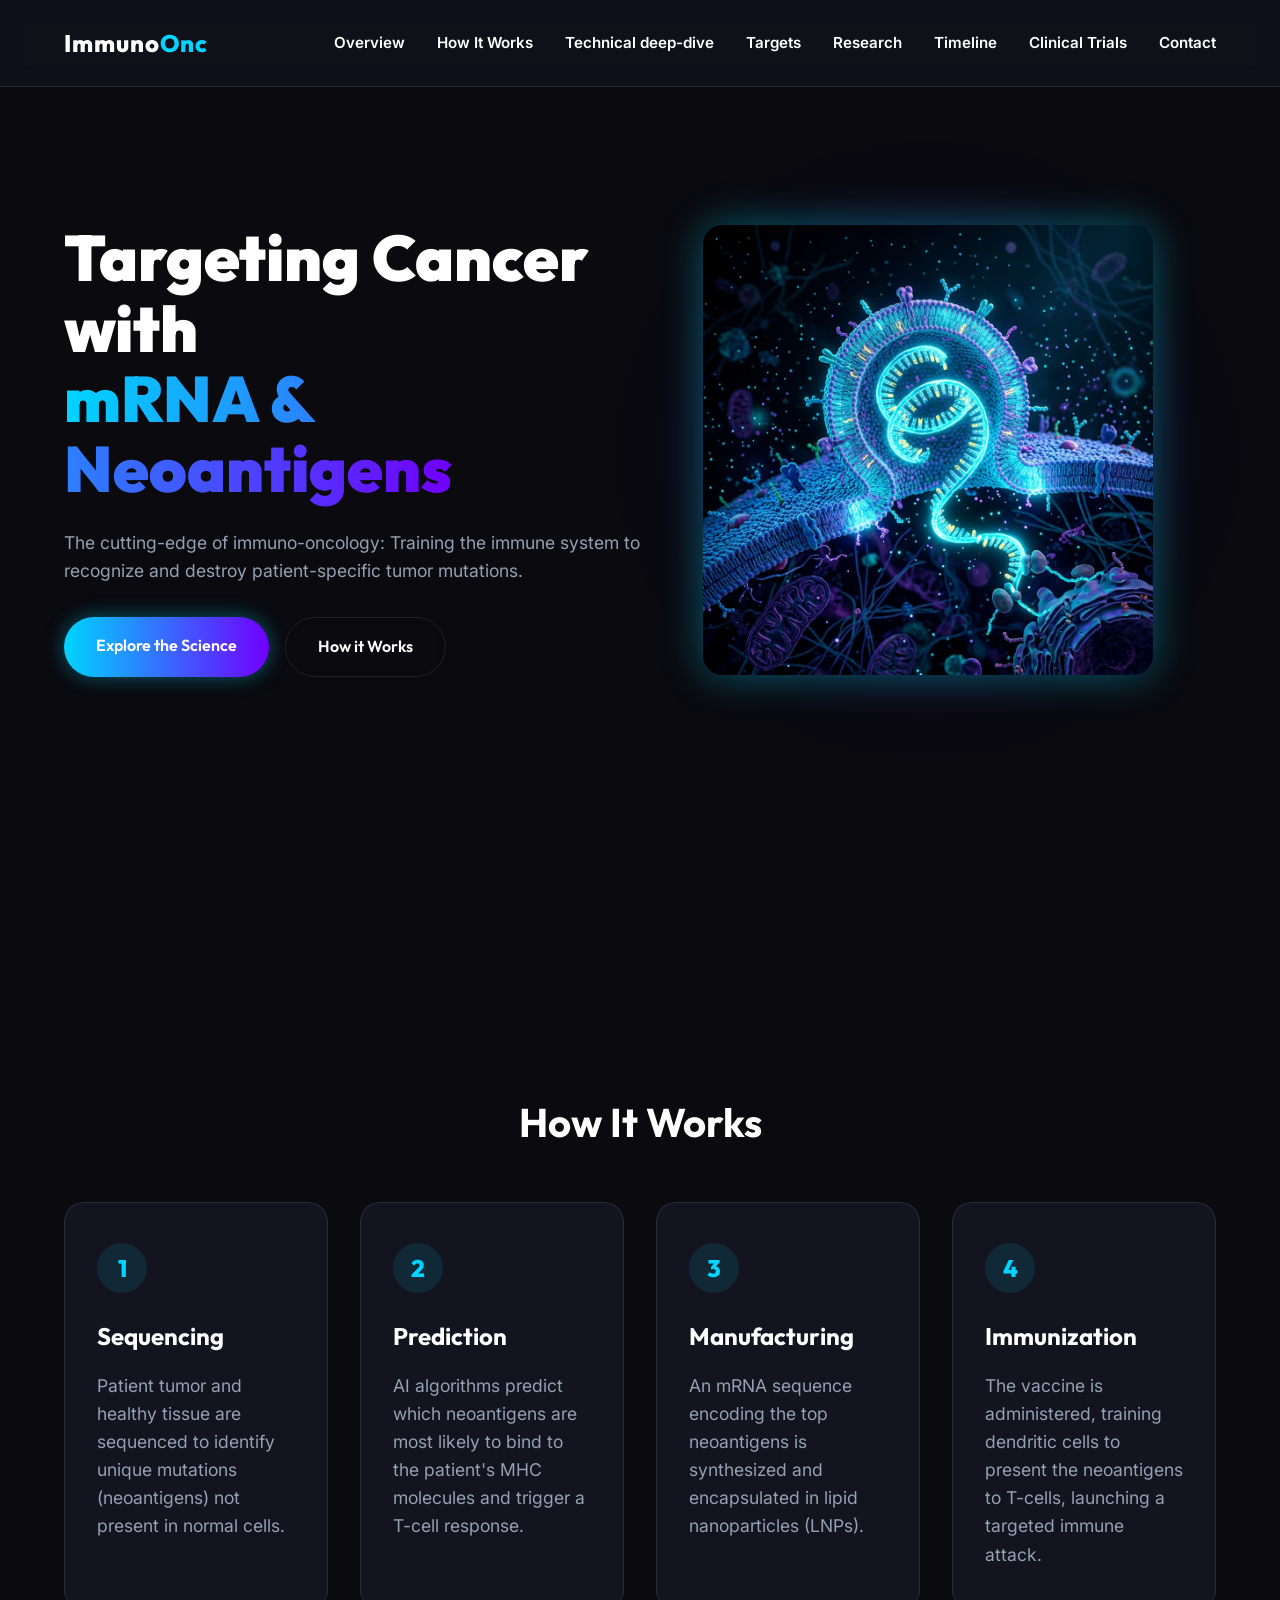
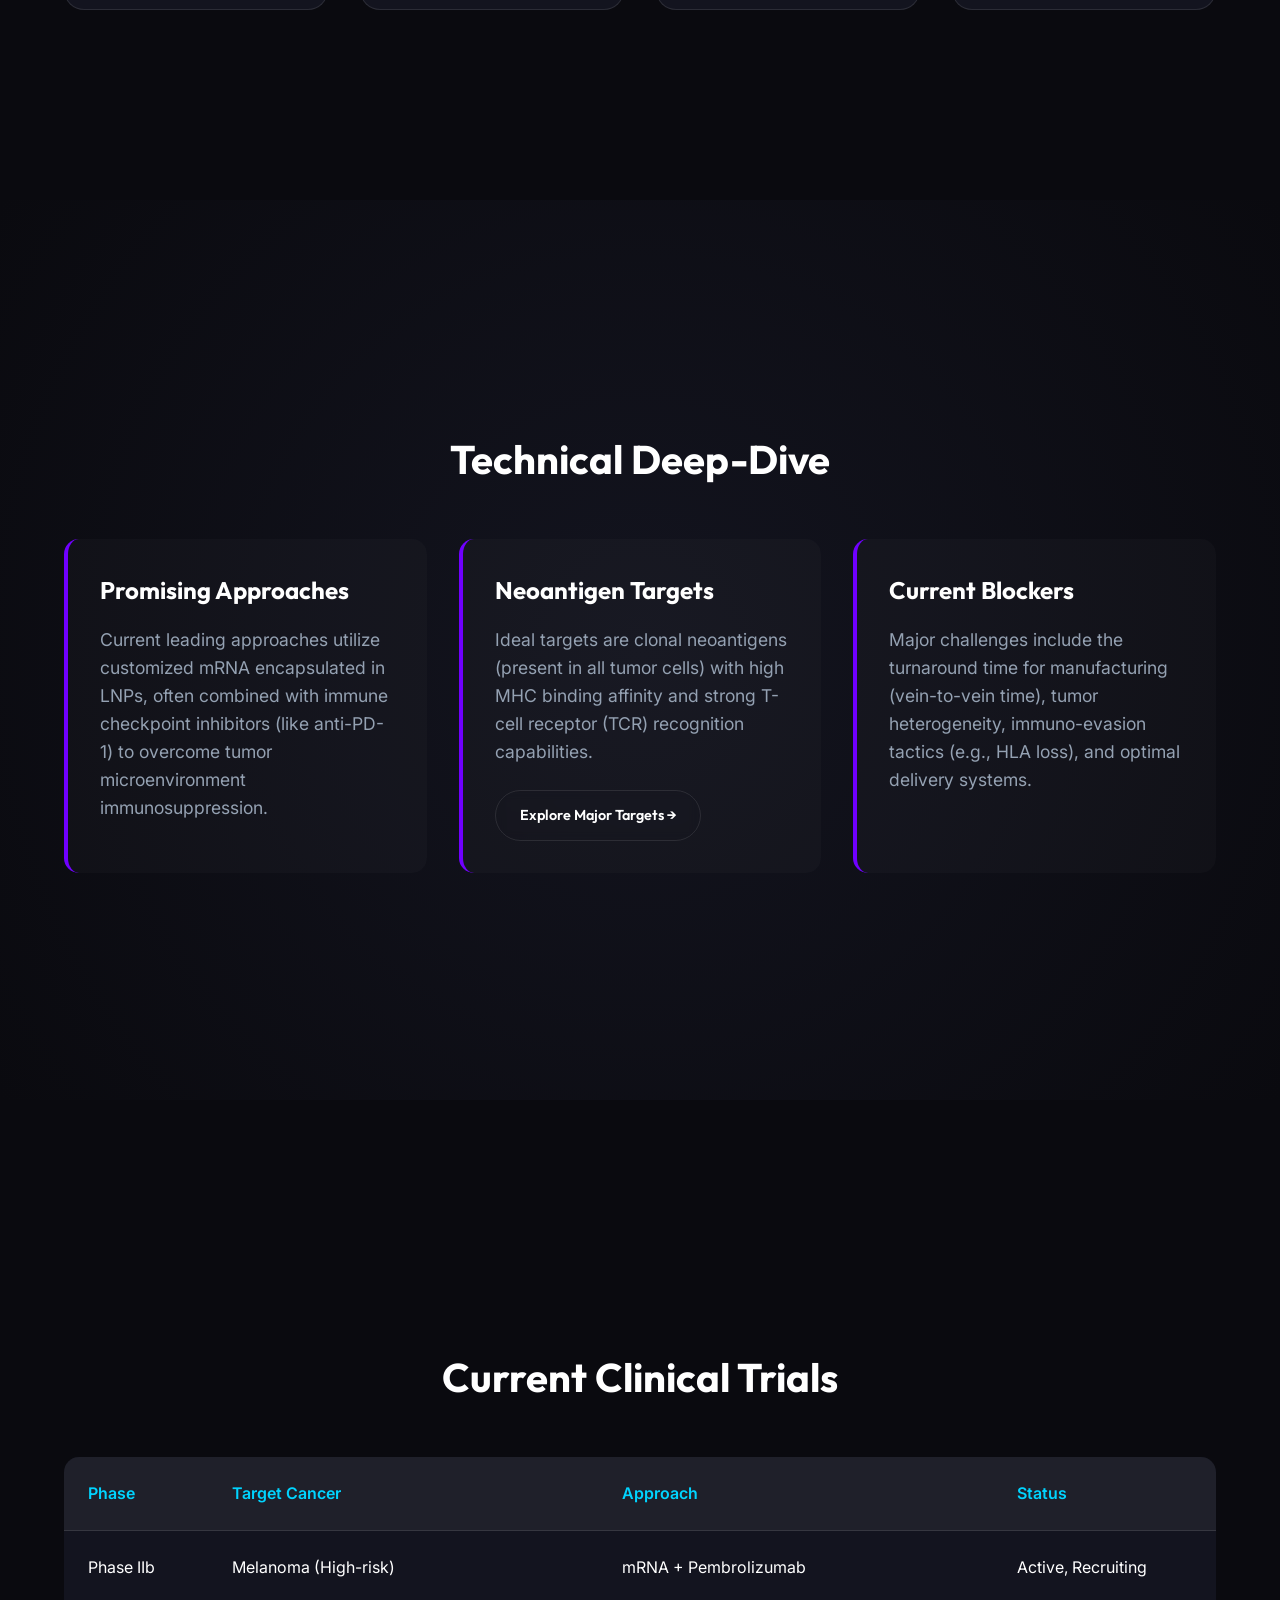
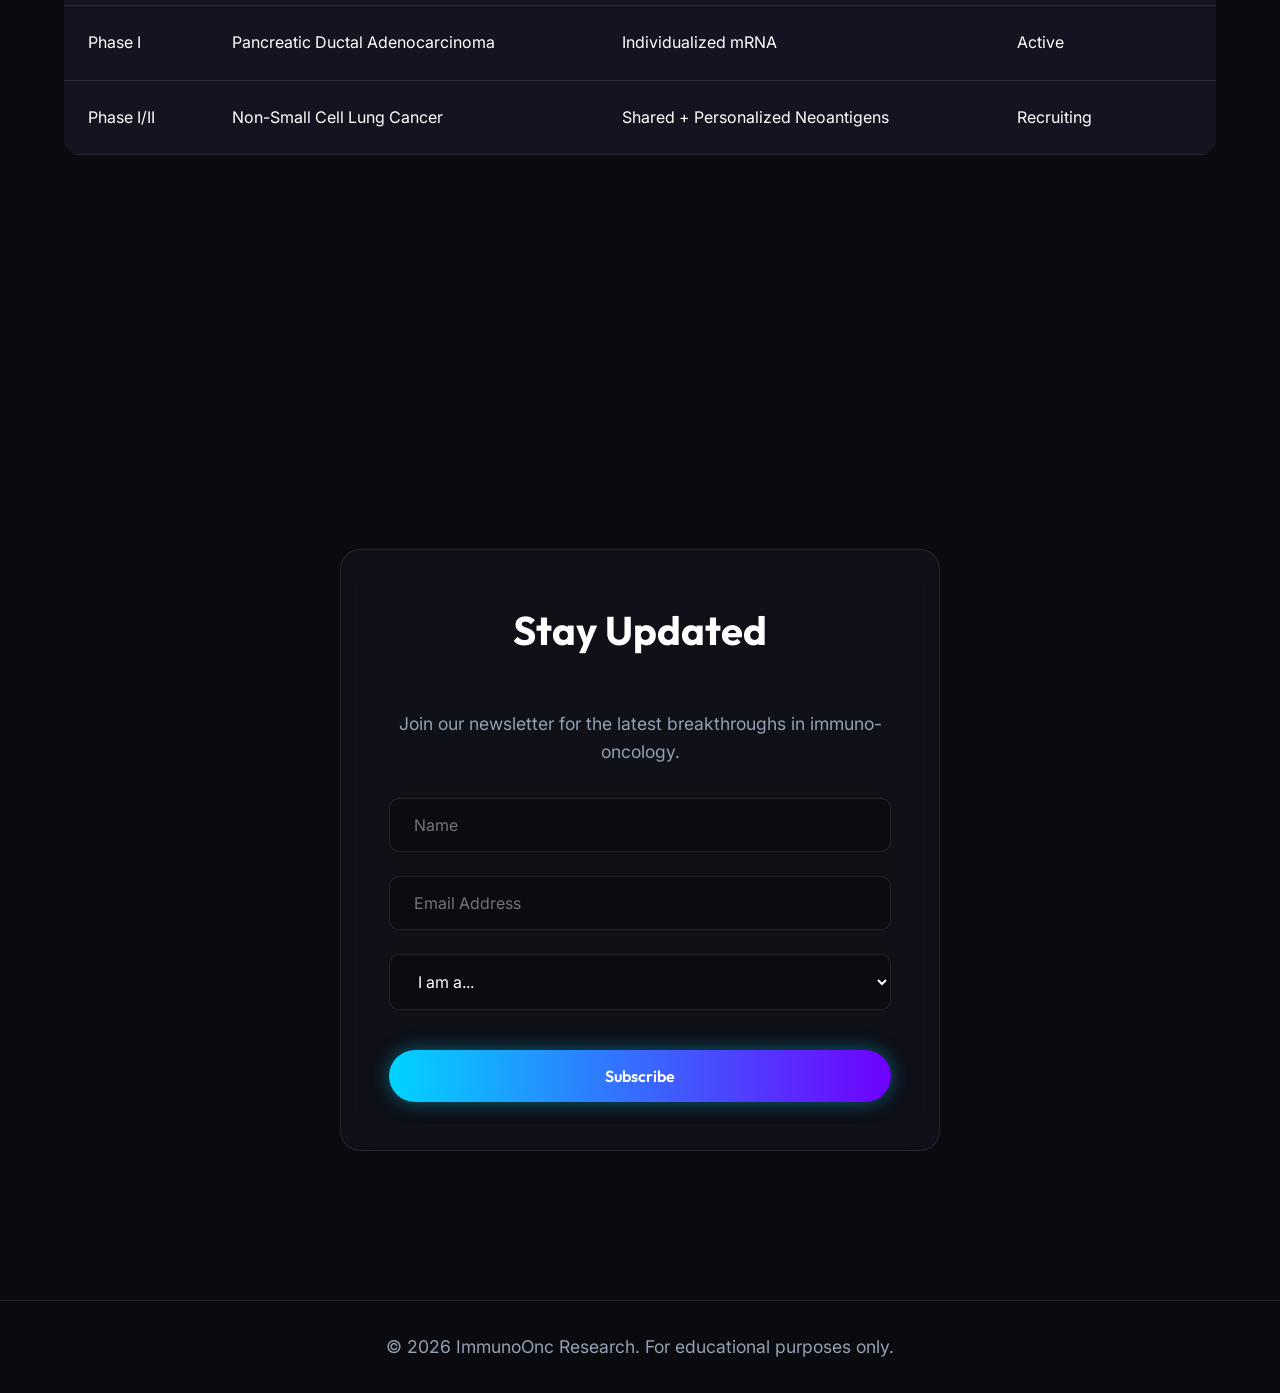
==== index.html @ 8eba40e7 "Implement mobile hamburger menu" ====
<!DOCTYPE html>
<html lang="en">
<head>
    <meta charset="UTF-8">
    <meta name="viewport" content="width=device-width, initial-scale=1.0">
    <title>mRNA Neoantigen Cancer Vaccines</title>
    <meta name="description" content="Exploring the cutting-edge of immuno-oncology with mRNA neoantigen cancer vaccines.">
    <link rel="preconnect" href="https://fonts.googleapis.com">
    <link rel="preconnect" href="https://fonts.gstatic.com" crossorigin>
    <link href="https://fonts.googleapis.com/css2?family=Inter:wght@300;400;600;800&family=Outfit:wght@400;700;900&display=swap" rel="stylesheet">
    <link rel="stylesheet" href="style.css">
</head>
<body>
    <nav class="glass-nav">
        <div class="logo">Immuno<span class="highlight">Onc</span></div>
        <button class="nav-toggle" aria-label="Toggle navigation">
            <span></span>
            <span></span>
            <span></span>
        </button>
        <ul class="nav-links">
            <li><a href="index.html#hero">Overview</a></li>
            <li><a href="index.html#how-it-works">How It Works</a></li>
            <li><a href="index.html#technical">Technical deep-dive</a></li>
            <li><a href="targets.html">Targets</a></li>
            <li><a href="research.html">Research</a></li>
            <li><a href="timeline.html">Timeline</a></li>
            <li><a href="index.html#trials">Clinical Trials</a></li>
            <li><a href="index.html#contact">Contact</a></li>
        </ul>
    </nav>

    <header id="hero" class="hero-section">
        <div class="hero-content">
            <h1>Targeting Cancer with <br><span class="gradient-text">mRNA & Neoantigens</span></h1>
            <p>The cutting-edge of immuno-oncology: Training the immune system to recognize and destroy patient-specific tumor mutations.</p>
            <div class="hero-buttons">
                <a href="#technical" class="btn primary-btn">Explore the Science</a>
                <a href="#how-it-works" class="btn secondary-btn">How it Works</a>
            </div>
        </div>
        <div class="hero-visual">
            <img src="hero-bg.png" alt="mRNA interacting with a cell" class="hero-image">
        </div>
    </header>

    <section id="how-it-works" class="section">
        <h2>How It Works</h2>
        <div class="cards-container">
            <div class="card">
                <div class="card-icon">1</div>
                <h3>Sequencing</h3>
                <p>Patient tumor and healthy tissue are sequenced to identify unique mutations (neoantigens) not present in normal cells.</p>
            </div>
            <div class="card">
                <div class="card-icon">2</div>
                <h3>Prediction</h3>
                <p>AI algorithms predict which neoantigens are most likely to bind to the patient's MHC molecules and trigger a T-cell response.</p>
            </div>
            <div class="card">
                <div class="card-icon">3</div>
                <h3>Manufacturing</h3>
                <p>An mRNA sequence encoding the top neoantigens is synthesized and encapsulated in lipid nanoparticles (LNPs).</p>
            </div>
            <div class="card">
                <div class="card-icon">4</div>
                <h3>Immunization</h3>
                <p>The vaccine is administered, training dendritic cells to present the neoantigens to T-cells, launching a targeted immune attack.</p>
            </div>
        </div>
    </section>

    <section id="technical" class="section dark-section">
        <h2>Technical Deep-Dive</h2>
        <div class="technical-grid">
            <div class="tech-box">
                <h3>Promising Approaches</h3>
                <p>Current leading approaches utilize customized mRNA encapsulated in LNPs, often combined with immune checkpoint inhibitors (like anti-PD-1) to overcome tumor microenvironment immunosuppression.</p>
            </div>
            <div class="tech-box">
                <h3>Neoantigen Targets</h3>
                <p>Ideal targets are clonal neoantigens (present in all tumor cells) with high MHC binding affinity and strong T-cell receptor (TCR) recognition capabilities.</p>
                <a href="targets.html" class="btn secondary-btn" style="margin-top: 1.5rem; font-size: 0.9rem; padding: 0.8rem 1.5rem;">Explore Major Targets &rarr;</a>
            </div>
            <div class="tech-box">
                <h3>Current Blockers</h3>
                <p>Major challenges include the turnaround time for manufacturing (vein-to-vein time), tumor heterogeneity, immuno-evasion tactics (e.g., HLA loss), and optimal delivery systems.</p>
            </div>
        </div>
    </section>

    <section id="trials" class="section">
        <h2>Current Clinical Trials</h2>
        <div class="table-container">
            <table class="clinical-table">
                <thead>
                    <tr>
                        <th>Phase</th>
                        <th>Target Cancer</th>
                        <th>Approach</th>
                        <th>Status</th>
                    </tr>
                </thead>
                <tbody>
                    <tr>
                        <td>Phase IIb</td>
                        <td>Melanoma (High-risk)</td>
                        <td>mRNA + Pembrolizumab</td>
                        <td>Active, Recruiting</td>
                    </tr>
                    <tr>
                        <td>Phase I</td>
                        <td>Pancreatic Ductal Adenocarcinoma</td>
                        <td>Individualized mRNA</td>
                        <td>Active</td>
                    </tr>
                    <tr>
                        <td>Phase I/II</td>
                        <td>Non-Small Cell Lung Cancer</td>
                        <td>Shared + Personalized Neoantigens</td>
                        <td>Recruiting</td>
                    </tr>
                </tbody>
            </table>
        </div>
    </section>

    <section id="contact" class="section contact-section">
        <div class="contact-card glass-panel">
            <h2>Stay Updated</h2>
            <p>Join our newsletter for the latest breakthroughs in immuno-oncology.</p>
            <form class="contact-form" id="contactForm">
                <input type="text" placeholder="Name" required>
                <input type="email" placeholder="Email Address" required>
                <select required>
                    <option value="" disabled selected>I am a...</option>
                    <option value="patient">Patient / Caregiver</option>
                    <option value="researcher">Researcher / Clinician</option>
                    <option value="investor">Investor</option>
                    <option value="general">General Interest</option>
                </select>
                <button type="submit" class="btn primary-btn submit-btn">Subscribe</button>
            </form>
        </div>
    </section>

    <footer>
        <p>&copy; 2026 ImmunoOnc Research. For educational purposes only.</p>
    </footer>

    <script src="main.js"></script>
</body>
</html>
---- style.css ----
:root {
    --bg-dark: #0a0a0f;
    --bg-surface: #13141f;
    --primary: #00d4ff;
    --secondary: #7000ff;
    --accent: #ff0055;
    --text-main: #ffffff;
    --text-muted: #94a1b2;
    --glass-bg: rgba(19, 20, 31, 0.6);
    --glass-border: rgba(255, 255, 255, 0.1);
}

* {
    margin: 0;
    padding: 0;
    box-sizing: border-box;
    scroll-behavior: smooth;
}

body {
    background-color: var(--bg-dark);
    color: var(--text-main);
    font-family: 'Inter', sans-serif;
    line-height: 1.6;
    overflow-x: hidden;
}

h1, h2, h3, h4, .logo {
    font-family: 'Outfit', sans-serif;
}

/* Typography */
h1 {
    font-size: 4rem;
    font-weight: 900;
    line-height: 1.1;
    margin-bottom: 1.5rem;
}

h2 {
    font-size: 2.5rem;
    text-align: center;
    margin-bottom: 3rem;
    font-weight: 700;
}

h3 {
    font-size: 1.5rem;
    margin-bottom: 1rem;
    color: var(--text-main);
}

p {
    color: var(--text-muted);
    font-size: 1.1rem;
}

.gradient-text {
    background: linear-gradient(90deg, var(--primary), var(--secondary));
    -webkit-background-clip: text;
    -webkit-text-fill-color: transparent;
    background-clip: text;
}

/* Nav */
.glass-nav {
    position: fixed;
    top: 0;
    width: 100%;
    display: flex;
    justify-content: space-between;
    align-items: center;
    padding: 1.5rem 5%;
    background: var(--glass-bg);
    backdrop-filter: blur(12px);
    -webkit-backdrop-filter: blur(12px);
    border-bottom: 1px solid var(--glass-border);
    z-index: 1000;
}

.logo {
    font-size: 1.5rem;
    font-weight: 800;
    letter-spacing: 1px;
}

.logo .highlight {
    color: var(--primary);
}

.nav-links {
    list-style: none;
    display: flex;
    gap: 2rem;
}

.nav-links a {
    color: var(--text-main);
    text-decoration: none;
    font-size: 0.95rem;
    font-weight: 600;
    transition: color 0.3s;
}

.nav-links a:hover {
    color: var(--primary);
}

/* Buttons */
.btn {
    display: inline-block;
    padding: 1rem 2rem;
    border-radius: 50px;
    text-decoration: none;
    font-weight: 600;
    font-family: 'Outfit', sans-serif;
    transition: transform 0.3s, box-shadow 0.3s;
    cursor: pointer;
    border: none;
    font-size: 1rem;
}

.primary-btn {
    background: linear-gradient(90deg, var(--primary), var(--secondary));
    color: white;
    box-shadow: 0 0 20px rgba(0, 212, 255, 0.4);
}

.primary-btn:hover {
    transform: translateY(-2px);
    box-shadow: 0 0 30px rgba(112, 0, 255, 0.6);
}

.secondary-btn {
    background: transparent;
    color: var(--text-main);
    border: 1px solid var(--glass-border);
    backdrop-filter: blur(5px);
}

.secondary-btn:hover {
    background: rgba(255,255,255,0.05);
    transform: translateY(-2px);
}

/* Sections */
.section {
    padding: 100px 5%;
    min-height: 100vh;
    display: flex;
    flex-direction: column;
    justify-content: center;
}

.dark-section {
    background: radial-gradient(circle at center, var(--bg-surface) 0%, var(--bg-dark) 100%);
}

/* Hero Section */
.hero-section {
    display: grid;
    grid-template-columns: 1fr 1fr;
    align-items: center;
    min-height: 100vh;
    padding: 0 5%;
    position: relative;
    overflow: hidden;
}

.hero-content {
    z-index: 2;
}

.hero-buttons {
    display: flex;
    gap: 1rem;
    margin-top: 2rem;
}

/* Hero Visuals */
.hero-visual {
    position: relative;
    height: 500px;
    display: flex;
    justify-content: center;
    align-items: center;
}

.hero-image {
    max-width: 100%;
    max-height: 450px;
    border-radius: 20px;
    box-shadow: 0 0 40px rgba(0, 212, 255, 0.4);
    animation: float-pulse 6s ease-in-out infinite;
    object-fit: cover;
    z-index: 1;
}

.hero-visual::after {
    content: '';
    position: absolute;
    width: 100%;
    height: 100%;
    background: radial-gradient(circle, rgba(112,0,255,0.3) 0%, transparent 70%);
    filter: blur(40px);
    z-index: 0;
    animation: glow-pulse 4s infinite alternate;
}

@keyframes float-pulse {
    0% { transform: translateY(0px) scale(1); box-shadow: 0 0 40px rgba(0, 212, 255, 0.4); }
    50% { transform: translateY(-15px) scale(1.02); box-shadow: 0 0 60px rgba(112, 0, 255, 0.6); }
    100% { transform: translateY(0px) scale(1); box-shadow: 0 0 40px rgba(0, 212, 255, 0.4); }
}

@keyframes glow-pulse {
    0% { opacity: 0.5; transform: scale(0.9); }
    100% { opacity: 1; transform: scale(1.1); }
}

/* Cards (How it works) */
.cards-container {
    display: grid;
    grid-template-columns: repeat(auto-fit, minmax(250px, 1fr));
    gap: 2rem;
}

.card {
    background: var(--bg-surface);
    border: 1px solid var(--glass-border);
    border-radius: 20px;
    padding: 2.5rem 2rem;
    transition: transform 0.3s, border-color 0.3s;
    position: relative;
    overflow: hidden;
}

.card:hover {
    transform: translateY(-10px);
    border-color: var(--primary);
}

.card::before {
    content: '';
    position: absolute;
    top: 0; left: 0;
    width: 100%; height: 4px;
    background: linear-gradient(90deg, var(--primary), var(--secondary));
    transform: scaleX(0);
    transform-origin: left;
    transition: transform 0.3s;
}

.card:hover::before {
    transform: scaleX(1);
}

.card-icon {
    width: 50px;
    height: 50px;
    background: rgba(0, 212, 255, 0.1);
    color: var(--primary);
    border-radius: 50%;
    display: flex;
    align-items: center;
    justify-content: center;
    font-size: 1.5rem;
    font-weight: 800;
    font-family: 'Outfit', sans-serif;
    margin-bottom: 1.5rem;
}

/* Technical Grid */
.technical-grid {
    display: grid;
    grid-template-columns: repeat(auto-fit, minmax(300px, 1fr));
    gap: 2rem;
}

.tech-box {
    background: rgba(255, 255, 255, 0.02);
    padding: 2rem;
    border-radius: 15px;
    border-left: 4px solid var(--secondary);
}

/* Tables */
.table-container {
    overflow-x: auto;
}

.clinical-table {
    width: 100%;
    border-collapse: collapse;
    background: var(--bg-surface);
    border-radius: 15px;
    overflow: hidden;
}

.clinical-table th, .clinical-table td {
    padding: 1.5rem;
    text-align: left;
    border-bottom: 1px solid var(--glass-border);
}

.clinical-table th {
    background: rgba(255, 255, 255, 0.05);
    color: var(--primary);
    font-weight: 600;
}

.clinical-table tr:hover td {
    background: rgba(255, 255, 255, 0.02);
}

/* Contact */
.contact-section {
    align-items: center;
}

.glass-panel {
    background: var(--glass-bg);
    border: 1px solid var(--glass-border);
    backdrop-filter: blur(20px);
    padding: 3rem;
    border-radius: 20px;
    text-align: center;
    max-width: 600px;
    width: 100%;
    margin: 0 auto;
}

.contact-form {
    display: flex;
    flex-direction: column;
    gap: 1.5rem;
    margin-top: 2rem;
}

.contact-form input, .contact-form select {
    width: 100%;
    padding: 1rem 1.5rem;
    background: rgba(0,0,0,0.2);
    border: 1px solid var(--glass-border);
    border-radius: 10px;
    color: var(--text-main);
    font-family: 'Inter', sans-serif;
    font-size: 1rem;
    outline: none;
    transition: border-color 0.3s, box-shadow 0.3s;
}

.contact-form input:focus, .contact-form select:focus {
    border-color: var(--primary);
    box-shadow: 0 0 10px rgba(0, 212, 255, 0.2);
}

.submit-btn {
    width: 100%;
    margin-top: 1rem;
}

footer {
    text-align: center;
    padding: 2rem;
    border-top: 1px solid var(--glass-border);
    font-size: 0.9rem;
}

/* Navigation */
.nav-toggle {
    display: none;
    background: none;
    border: none;
    cursor: pointer;
    padding: 0.5rem;
    z-index: 1001;
}

.nav-toggle span {
    display: block;
    width: 25px;
    height: 3px;
    background: var(--text-main);
    margin: 5px 0;
    transition: 0.3s;
}

@media (max-width: 768px) {
    .nav-toggle {
        display: block;
    }

    .nav-links {
        display: flex;
        position: fixed;
        top: 0;
        right: -100%;
        width: 80%;
        height: 100vh;
        background: rgba(10, 10, 15, 0.95);
        backdrop-filter: blur(20px);
        flex-direction: column;
        justify-content: center;
        align-items: center;
        transition: 0.4s cubic-bezier(0.4, 0, 0.2, 1);
        z-index: 1000;
        border-left: 1px solid var(--glass-border);
        box-shadow: -10px 0 30px rgba(0,0,0,0.5);
    }

    .nav-links.active {
        right: 0;
    }

    .nav-links li {
        margin: 1.5rem 0;
    }

    .nav-links a {
        font-size: 1.2rem;
    }

    .hero-section {
        grid-template-columns: 1fr;
        text-align: center;
        padding-top: 120px;
    }
    .hero-buttons {
        justify-content: center;
    }
    h1 { font-size: 2.5rem; }
}

/* --- Timeline specific styles --- */
.timeline-container {
    position: relative;
    max-width: 1000px;
    margin: 0 auto;
    padding: 2rem 0;
}

/* The central glowing line */
.timeline-container::before {
    content: '';
    position: absolute;
    top: 0;
    bottom: 0;
    left: 50%;
    width: 4px;
    background: var(--glass-border);
    transform: translateX(-50%);
    border-radius: 4px;
}

/* The filled timeline line (animated via JS) */
.timeline-container::after {
    content: '';
    position: absolute;
    top: 0;
    bottom: 0;
    left: 50%;
    width: 4px;
    background: linear-gradient(to bottom, var(--primary), var(--secondary));
    transform: translateX(-50%);
    border-radius: 4px;
    height: var(--line-height, 0%);
    transition: height 0.1s ease-out;
    box-shadow: 0 0 15px var(--primary);
}

.timeline-item {
    position: relative;
    width: 50%;
    padding: 2rem 3rem;
    box-sizing: border-box;
    opacity: 0;
    transition: all 0.8s ease-out;
}

.timeline-item.left {
    left: 0;
    transform: translateX(-50px);
    text-align: right;
}

.timeline-item.right {
    left: 50%;
    transform: translateX(50px);
}

.timeline-item.show {
    opacity: 1;
    transform: translateX(0);
}

/* The dot on the timeline */
.timeline-item::after {
    content: '';
    position: absolute;
    width: 20px;
    height: 20px;
    background: var(--bg-main);
    border: 4px solid var(--primary);
    border-radius: 50%;
    top: 50%;
    transform: translateY(-50%);
    z-index: 1;
    box-shadow: 0 0 10px rgba(0, 212, 255, 0.5);
    transition: background 0.3s, border-color 0.3s;
}

.timeline-item.left::after {
    right: -14px;
}

.timeline-item.right::after {
    left: -14px;
}

.timeline-item.future::after {
    border-color: var(--secondary);
    border-style: dashed;
    box-shadow: 0 0 15px rgba(112, 0, 255, 0.5);
    animation: pulse-dot 2s infinite;
}

@keyframes pulse-dot {
    0% { box-shadow: 0 0 0 0 rgba(112, 0, 255, 0.7); }
    70% { box-shadow: 0 0 0 15px rgba(112, 0, 255, 0); }
    100% { box-shadow: 0 0 0 0 rgba(112, 0, 255, 0); }
}

.timeline-content {
    background: var(--bg-surface);
    border: 1px solid var(--glass-border);
    padding: 2rem;
    border-radius: 15px;
    box-shadow: 0 4px 20px rgba(0,0,0,0.2);
    position: relative;
    transition: transform 0.3s, box-shadow 0.3s;
}

.timeline-item:hover .timeline-content {
    transform: translateY(-5px);
    box-shadow: 0 10px 30px rgba(0, 212, 255, 0.15);
}

.timeline-item.future:hover .timeline-content {
    box-shadow: 0 10px 30px rgba(112, 0, 255, 0.2);
}

.timeline-year {
    font-size: 2.5rem;
    font-family: 'Outfit', sans-serif;
    font-weight: 900;
    color: var(--primary);
    margin-bottom: 0.5rem;
}

.timeline-content h3 {
    font-size: 1.5rem;
    margin-bottom: 1rem;
    color: var(--text-main);
}

.timeline-content p {
    margin-bottom: 0;
}

/* Timeline Responsive */
@media (max-width: 768px) {
    .timeline-container::before, .timeline-container::after {
        left: 30px;
    }
    .timeline-item {
        width: 100%;
        padding-left: 70px;
        padding-right: 20px;
        text-align: left;
    }
    .timeline-item.left {
        left: 0;
        transform: translateX(-50px);
    }
    .timeline-item.right {
        left: 0;
        transform: translateX(-50px);
    }
    .timeline-item.show {
        transform: translateX(0);
    }
    .timeline-item.left::after, .timeline-item.right::after {
        left: 16px;
    }
}

/* --- Research Page Fullscreen Background --- */
body.research-page {
    background-image: url('research-hero.png');
    background-size: cover;
    background-position: center;
    background-attachment: fixed;
    position: relative;
    z-index: 0;
}
body.research-page::before {
    content: '';
    position: fixed;
    top: 0; 
    left: 0; 
    width: 100vw; 
    height: 100vh;
    background: rgba(10, 10, 15, var(--bg-opacity, 0)); /* dynamic overlay to keep text readable on scroll */
    z-index: -1;
    pointer-events: none;
}
body.research-page .dark-section {
    background: transparent;
}
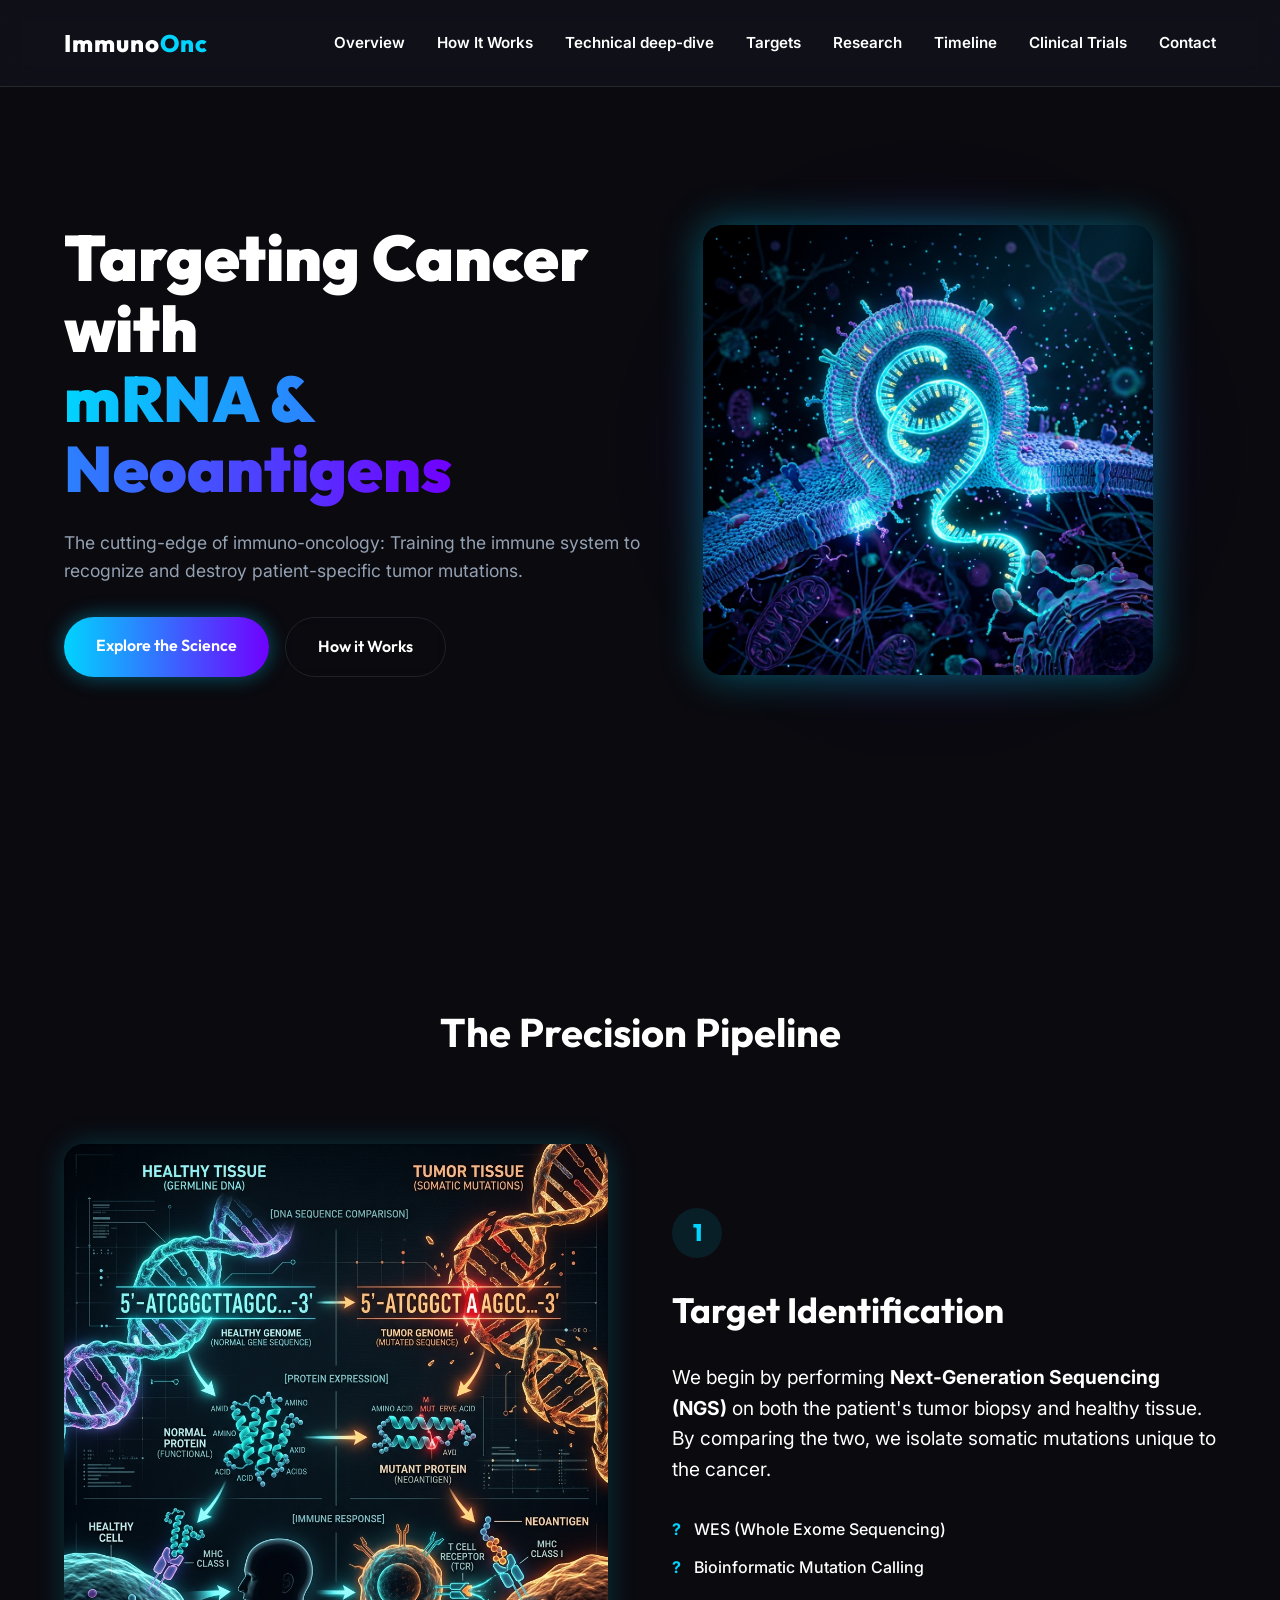
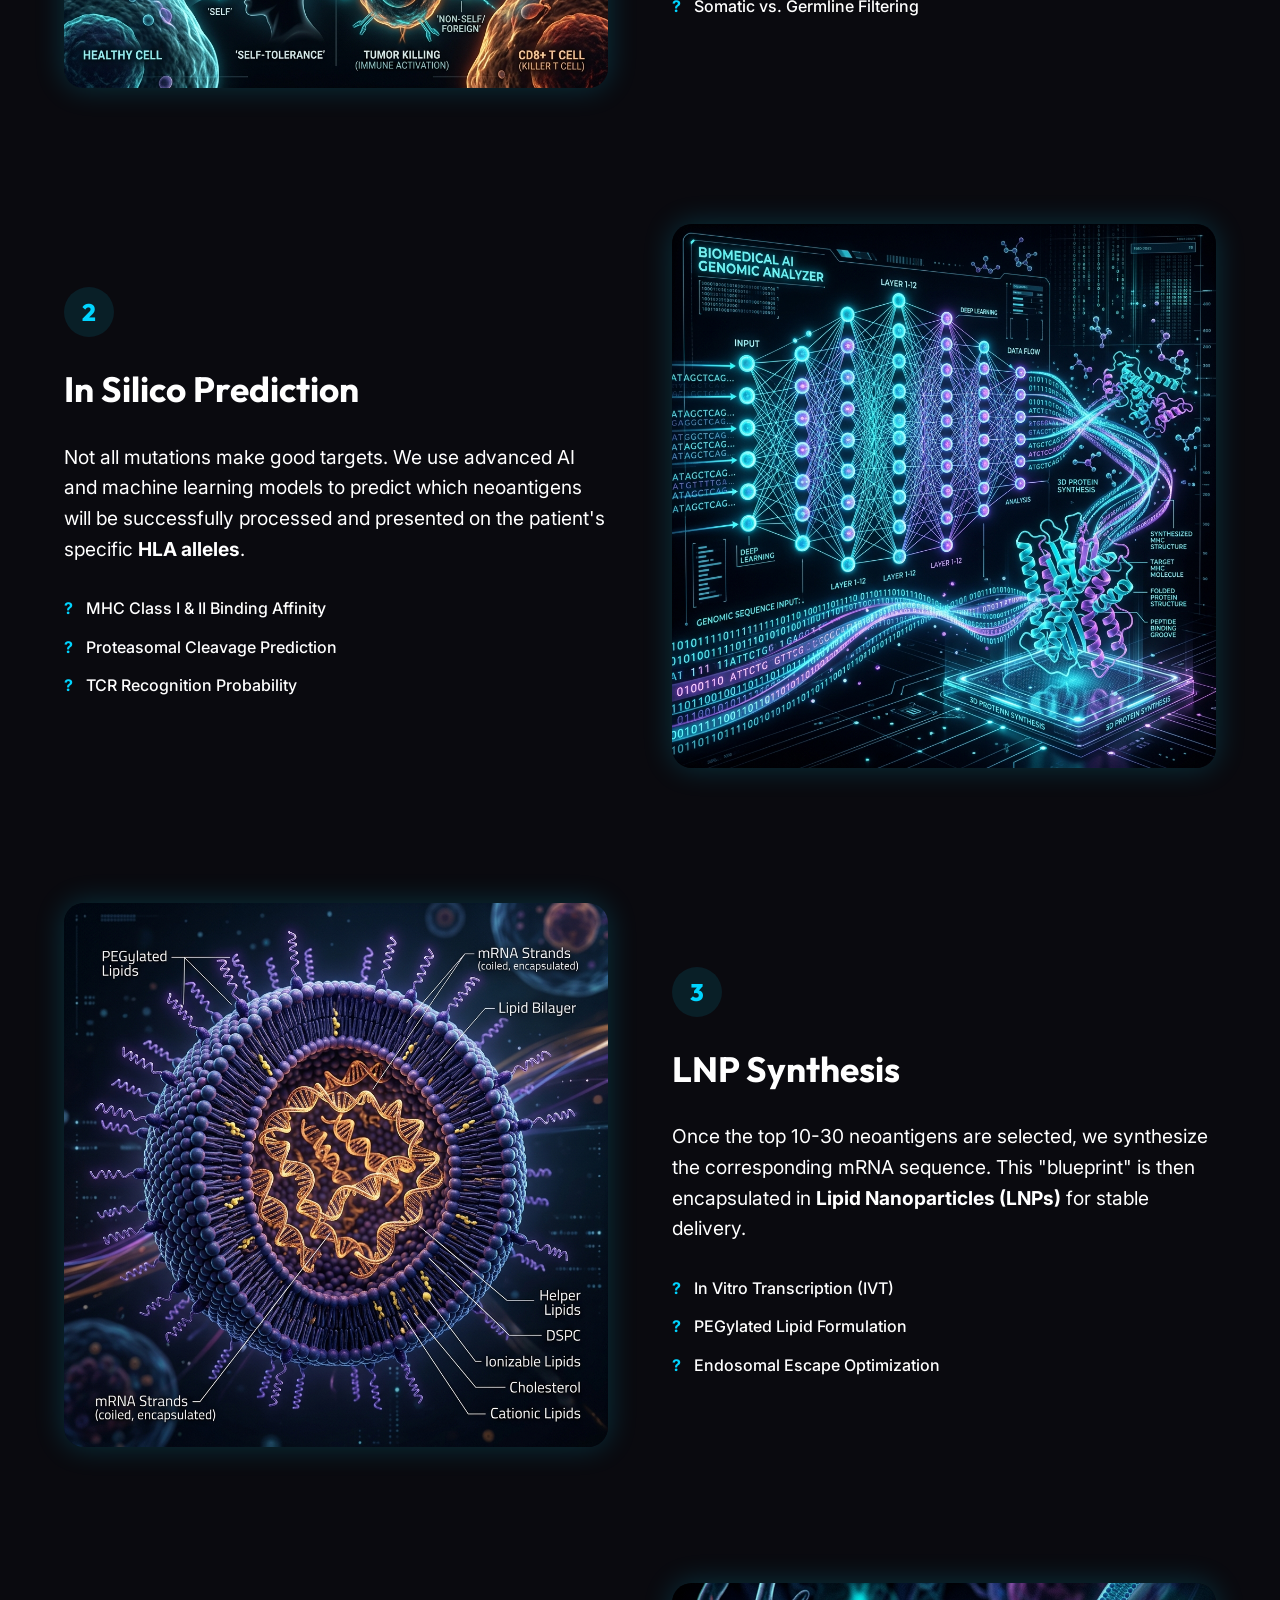
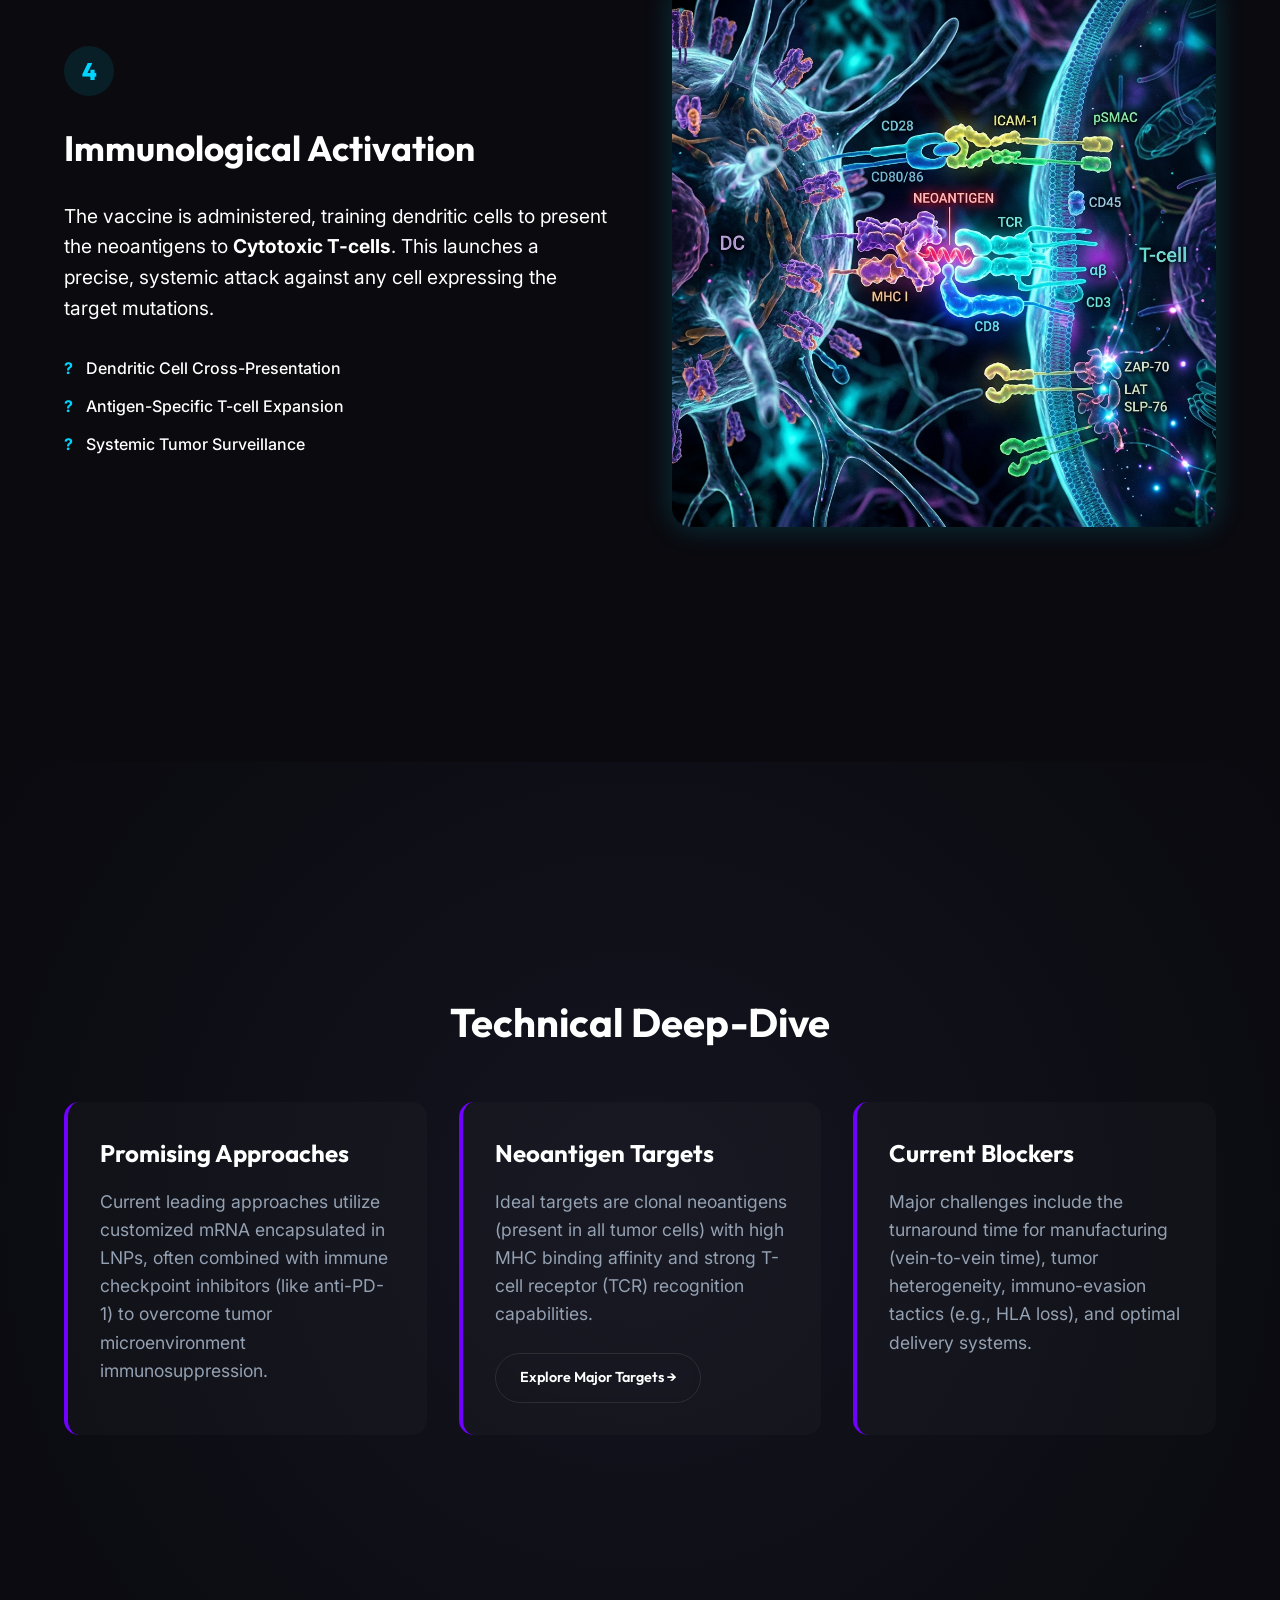
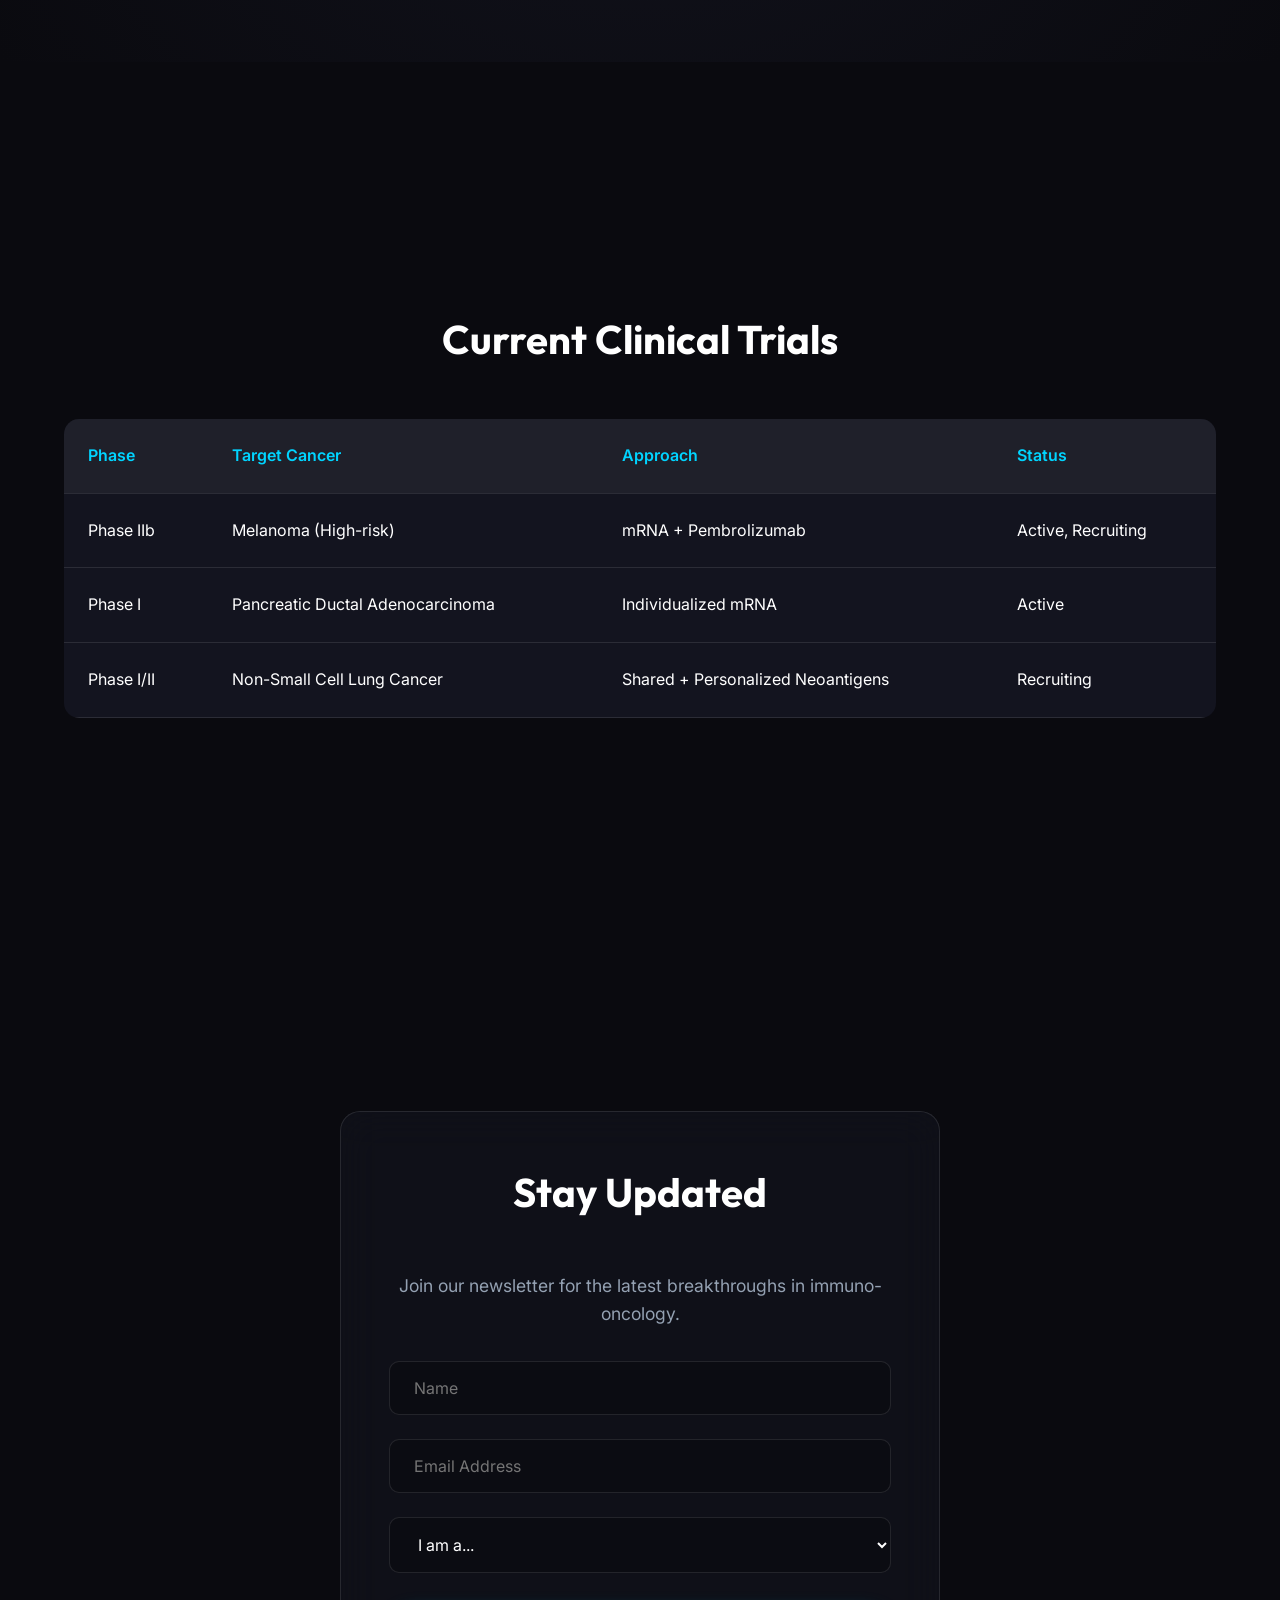
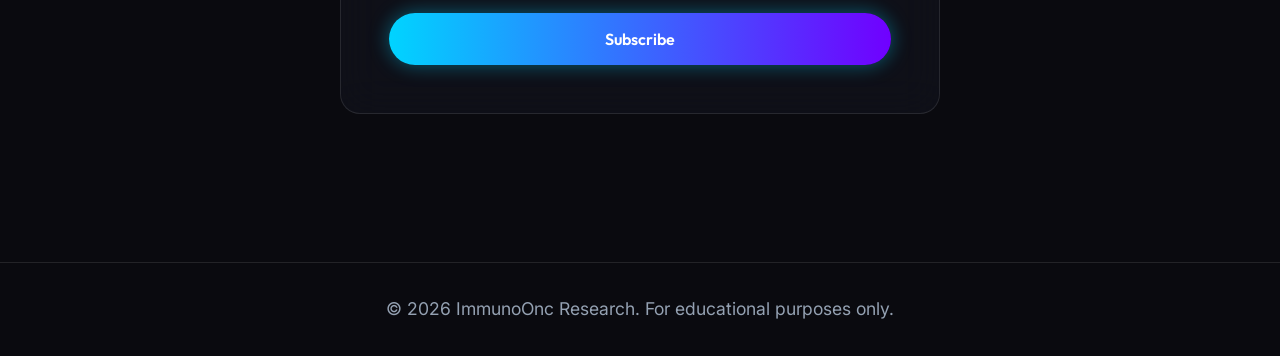
==== commit 79939390: "Expand 'How It Works' with technical staggered layout and 4 new diagrams" ====
--- a/index.html
+++ b/index.html
@@ -45,27 +45,73 @@
     </header>
 
     <section id="how-it-works" class="section">
-        <h2>How It Works</h2>
-        <div class="cards-container">
-            <div class="card">
+        <h2 style="margin-bottom: 5rem;">The Precision Pipeline</h2>
+        
+        <!-- Step 1: Identification -->
+        <div class="staggered-section">
+            <div class="staggered-content">
                 <div class="card-icon">1</div>
-                <h3>Sequencing</h3>
-                <p>Patient tumor and healthy tissue are sequenced to identify unique mutations (neoantigens) not present in normal cells.</p>
+                <h3 style="font-size: 2.2rem; margin-bottom: 1.5rem;">Target Identification</h3>
+                <p style="font-size: 1.2rem; color: white; margin-bottom: 2rem;">We begin by performing <strong>Next-Generation Sequencing (NGS)</strong> on both the patient's tumor biopsy and healthy tissue. By comparing the two, we isolate somatic mutations unique to the cancer.</p>
+                <ul class="tech-list">
+                    <li>WES (Whole Exome Sequencing)</li>
+                    <li>Bioinformatic Mutation Calling</li>
+                    <li>Somatic vs. Germline Filtering</li>
+                </ul>
             </div>
-            <div class="card">
+            <div class="staggered-visual">
+                <img src="identification-diagram.png" alt="Genomic identification diagram" class="staggered-image">
+            </div>
+        </div>
+
+        <!-- Step 2: Prediction -->
+        <div class="staggered-section">
+            <div class="staggered-content">
                 <div class="card-icon">2</div>
-                <h3>Prediction</h3>
-                <p>AI algorithms predict which neoantigens are most likely to bind to the patient's MHC molecules and trigger a T-cell response.</p>
+                <h3 style="font-size: 2.2rem; margin-bottom: 1.5rem;">In Silico Prediction</h3>
+                <p style="font-size: 1.2rem; color: white; margin-bottom: 2rem;">Not all mutations make good targets. We use advanced AI and machine learning models to predict which neoantigens will be successfully processed and presented on the patient's specific <strong>HLA alleles</strong>.</p>
+                <ul class="tech-list">
+                    <li>MHC Class I & II Binding Affinity</li>
+                    <li>Proteasomal Cleavage Prediction</li>
+                    <li>TCR Recognition Probability</li>
+                </ul>
             </div>
-            <div class="card">
+            <div class="staggered-visual">
+                <img src="prediction-diagram.png" alt="AI Prediction diagram" class="staggered-image">
+            </div>
+        </div>
+
+        <!-- Step 3: Synthesis -->
+        <div class="staggered-section">
+            <div class="staggered-content">
                 <div class="card-icon">3</div>
-                <h3>Manufacturing</h3>
-                <p>An mRNA sequence encoding the top neoantigens is synthesized and encapsulated in lipid nanoparticles (LNPs).</p>
+                <h3 style="font-size: 2.2rem; margin-bottom: 1.5rem;">LNP Synthesis</h3>
+                <p style="font-size: 1.2rem; color: white; margin-bottom: 2rem;">Once the top 10-30 neoantigens are selected, we synthesize the corresponding mRNA sequence. This "blueprint" is then encapsulated in <strong>Lipid Nanoparticles (LNPs)</strong> for stable delivery.</p>
+                <ul class="tech-list">
+                    <li>In Vitro Transcription (IVT)</li>
+                    <li>PEGylated Lipid Formulation</li>
+                    <li>Endosomal Escape Optimization</li>
+                </ul>
             </div>
-            <div class="card">
+            <div class="staggered-visual">
+                <img src="lnp-diagram.png" alt="LNP diagram" class="staggered-image">
+            </div>
+        </div>
+
+        <!-- Step 4: Activation -->
+        <div class="staggered-section">
+            <div class="staggered-content">
                 <div class="card-icon">4</div>
-                <h3>Immunization</h3>
-                <p>The vaccine is administered, training dendritic cells to present the neoantigens to T-cells, launching a targeted immune attack.</p>
+                <h3 style="font-size: 2.2rem; margin-bottom: 1.5rem;">Immunological Activation</h3>
+                <p style="font-size: 1.2rem; color: white; margin-bottom: 2rem;">The vaccine is administered, training dendritic cells to present the neoantigens to <strong>Cytotoxic T-cells</strong>. This launches a precise, systemic attack against any cell expressing the target mutations.</p>
+                <ul class="tech-list">
+                    <li>Dendritic Cell Cross-Presentation</li>
+                    <li>Antigen-Specific T-cell Expansion</li>
+                    <li>Systemic Tumor Surveillance</li>
+                </ul>
+            </div>
+            <div class="staggered-visual">
+                <img src="activation-diagram.png" alt="T-cell activation diagram" class="staggered-image">
             </div>
         </div>
     </section>
--- a/style.css
+++ b/style.css
@@ -596,11 +596,20 @@
 }
 
 /* --- Research Page Fullscreen Background --- */
-body.research-page {
+.bg-fixed-container {
+    position: fixed;
+    top: 0;
+    left: 0;
+    width: 100%;
+    height: 100vh; /* Using 100vh on a fixed element is stable for backgrounds */
     background-image: url('research-hero.png');
     background-size: cover;
     background-position: center;
-    background-attachment: fixed;
+    z-index: -2;
+    pointer-events: none;
+}
+
+body.research-page {
     position: relative;
     z-index: 0;
 }
@@ -609,12 +618,85 @@
     position: fixed;
     top: 0; 
     left: 0; 
-    width: 100vw; 
-    height: 100vh;
+    width: 100%; 
+    height: 100%;
     background: rgba(10, 10, 15, var(--bg-opacity, 0)); /* dynamic overlay to keep text readable on scroll */
     z-index: -1;
     pointer-events: none;
 }
+
+@media (max-width: 768px) {
+    body.research-page .page-header h1 {
+        font-size: 2.8rem !important;
+        padding: 0 1rem;
+    }
+    body.research-page .page-header p {
+        font-size: 1.1rem !important;
+        padding: 0 1.5rem;
+    }
+}
+
 body.research-page .dark-section {
     background: transparent;
 }
+
+/* Staggered Layout */
+.staggered-section {
+    display: flex;
+    align-items: center;
+    gap: 4rem;
+    margin-bottom: 8rem;
+}
+
+.staggered-section:nth-child(even) {
+    flex-direction: row-reverse;
+}
+
+.staggered-content {
+    flex: 1;
+}
+
+.staggered-visual {
+    flex: 1;
+    position: relative;
+}
+
+.staggered-image {
+    width: 100%;
+    border-radius: 20px;
+    box-shadow: 0 0 30px rgba(0, 212, 255, 0.2);
+    transition: transform 0.5s ease-out, box-shadow 0.5s ease-out;
+}
+
+.staggered-section:hover .staggered-image {
+    transform: scale(1.02);
+    box-shadow: 0 0 50px rgba(112, 0, 255, 0.4);
+}
+
+.tech-list {
+    list-style: none;
+    margin-top: 1.5rem;
+}
+
+.tech-list li {
+    margin-bottom: 0.8rem;
+    display: flex;
+    align-items: center;
+    gap: 0.8rem;
+    color: var(--text-main);
+    font-weight: 500;
+}
+
+.tech-list li::before {
+    content: '?';
+    color: var(--primary);
+    font-weight: bold;
+}
+
+@media (max-width: 768px) {
+    .staggered-section, .staggered-section:nth-child(even) {
+        flex-direction: column;
+        gap: 2rem;
+        margin-bottom: 4rem;
+    }
+}
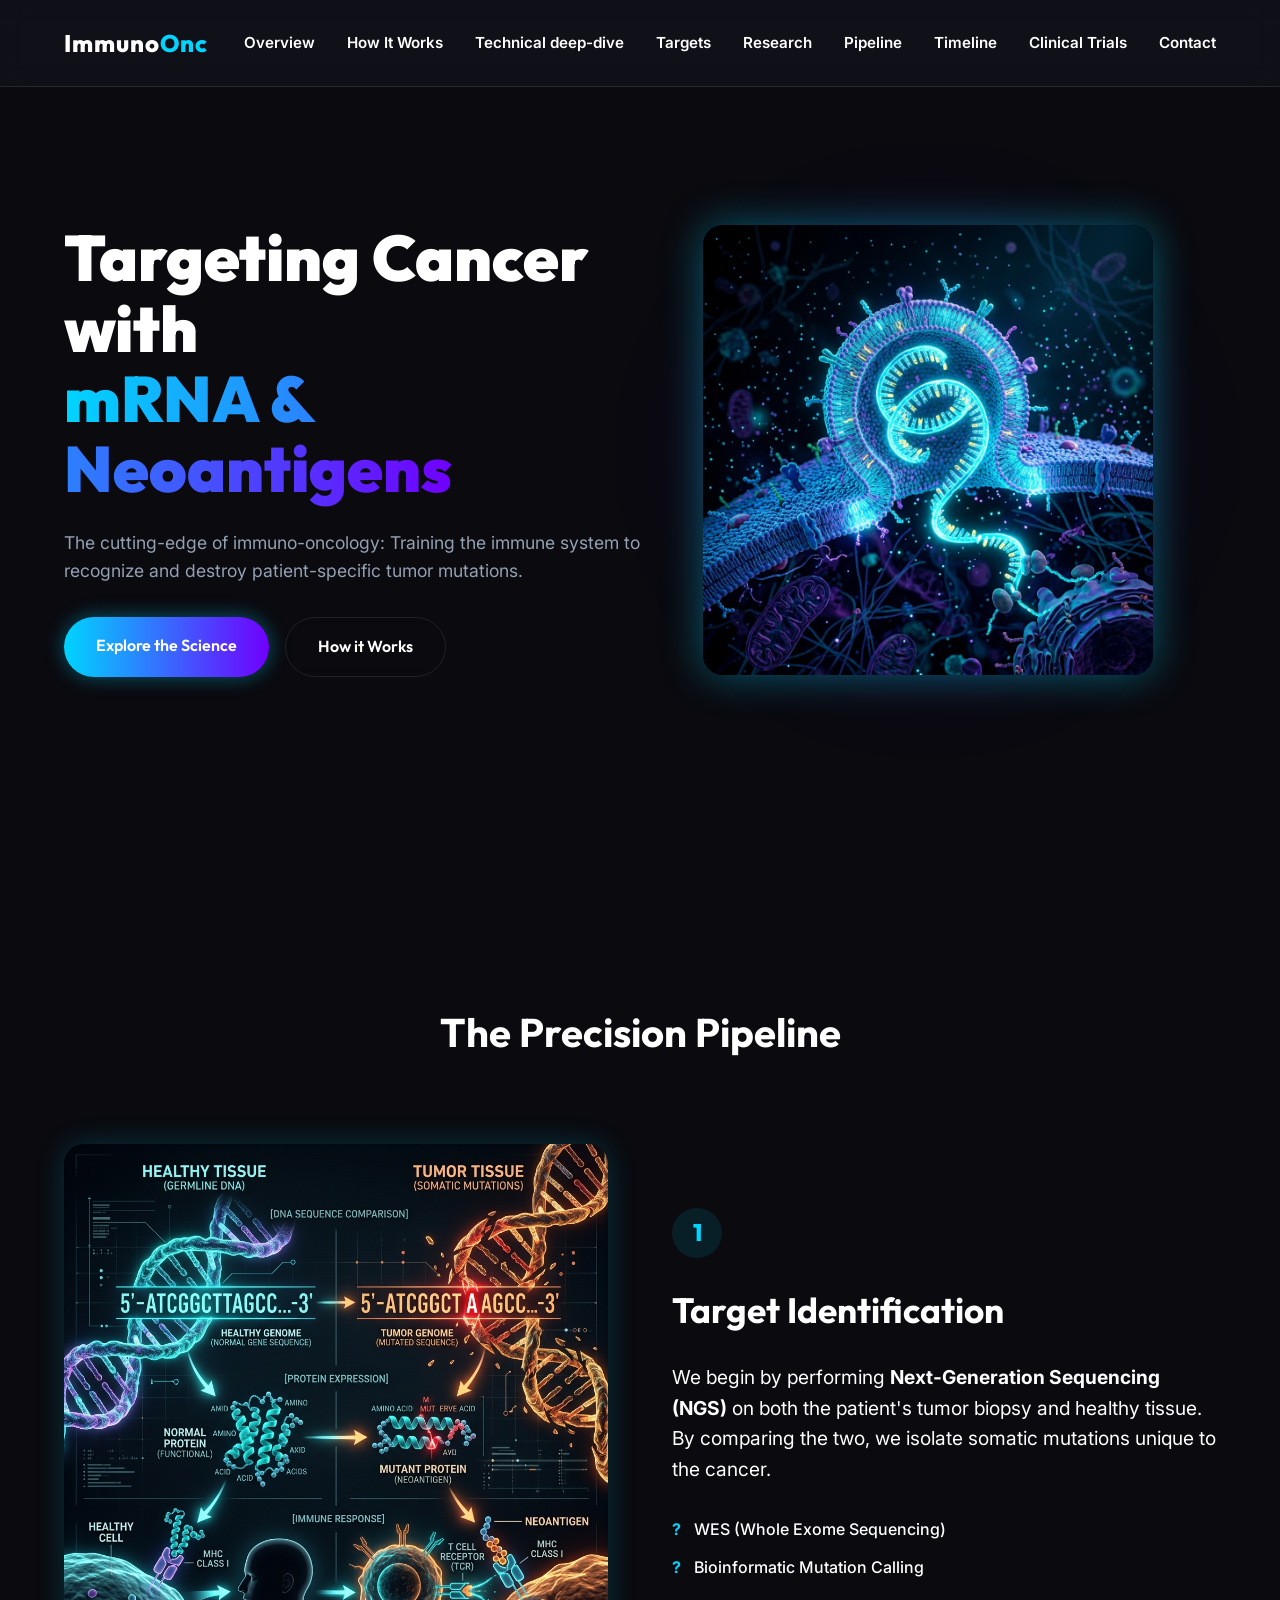
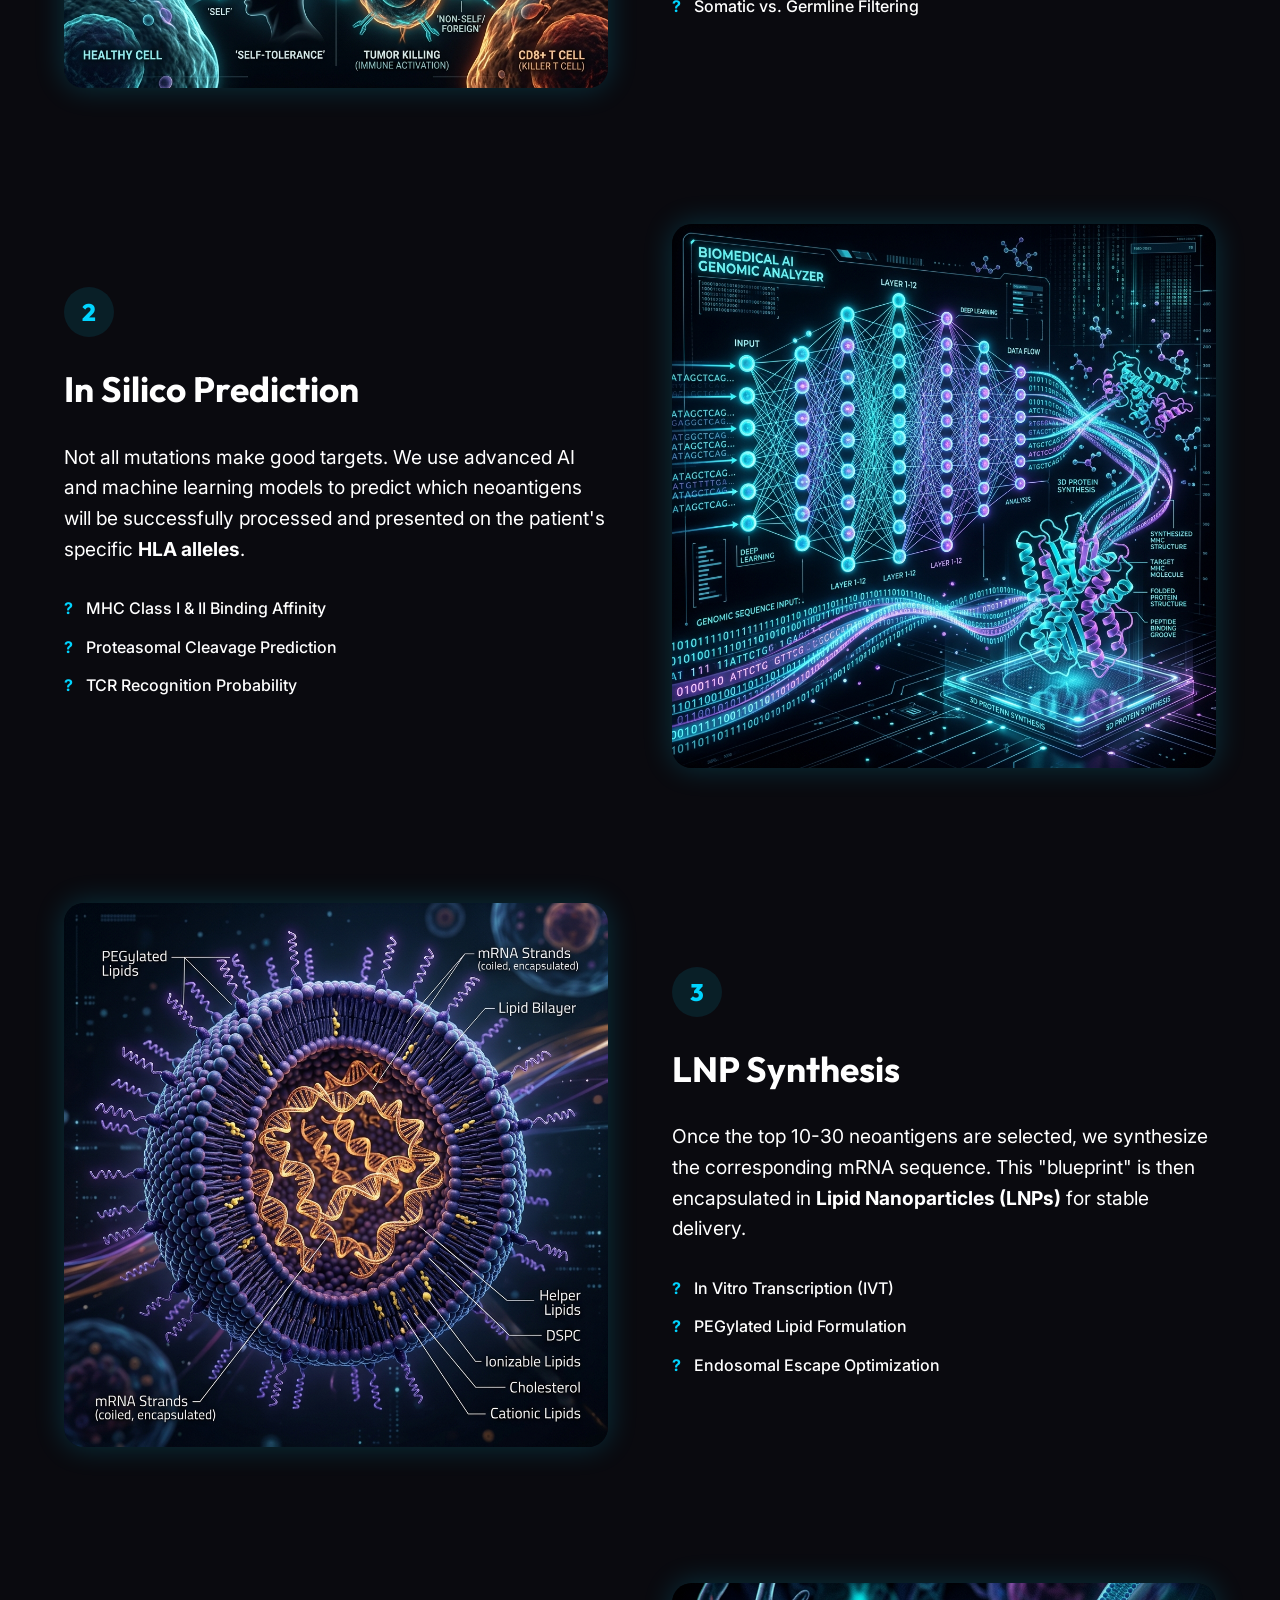
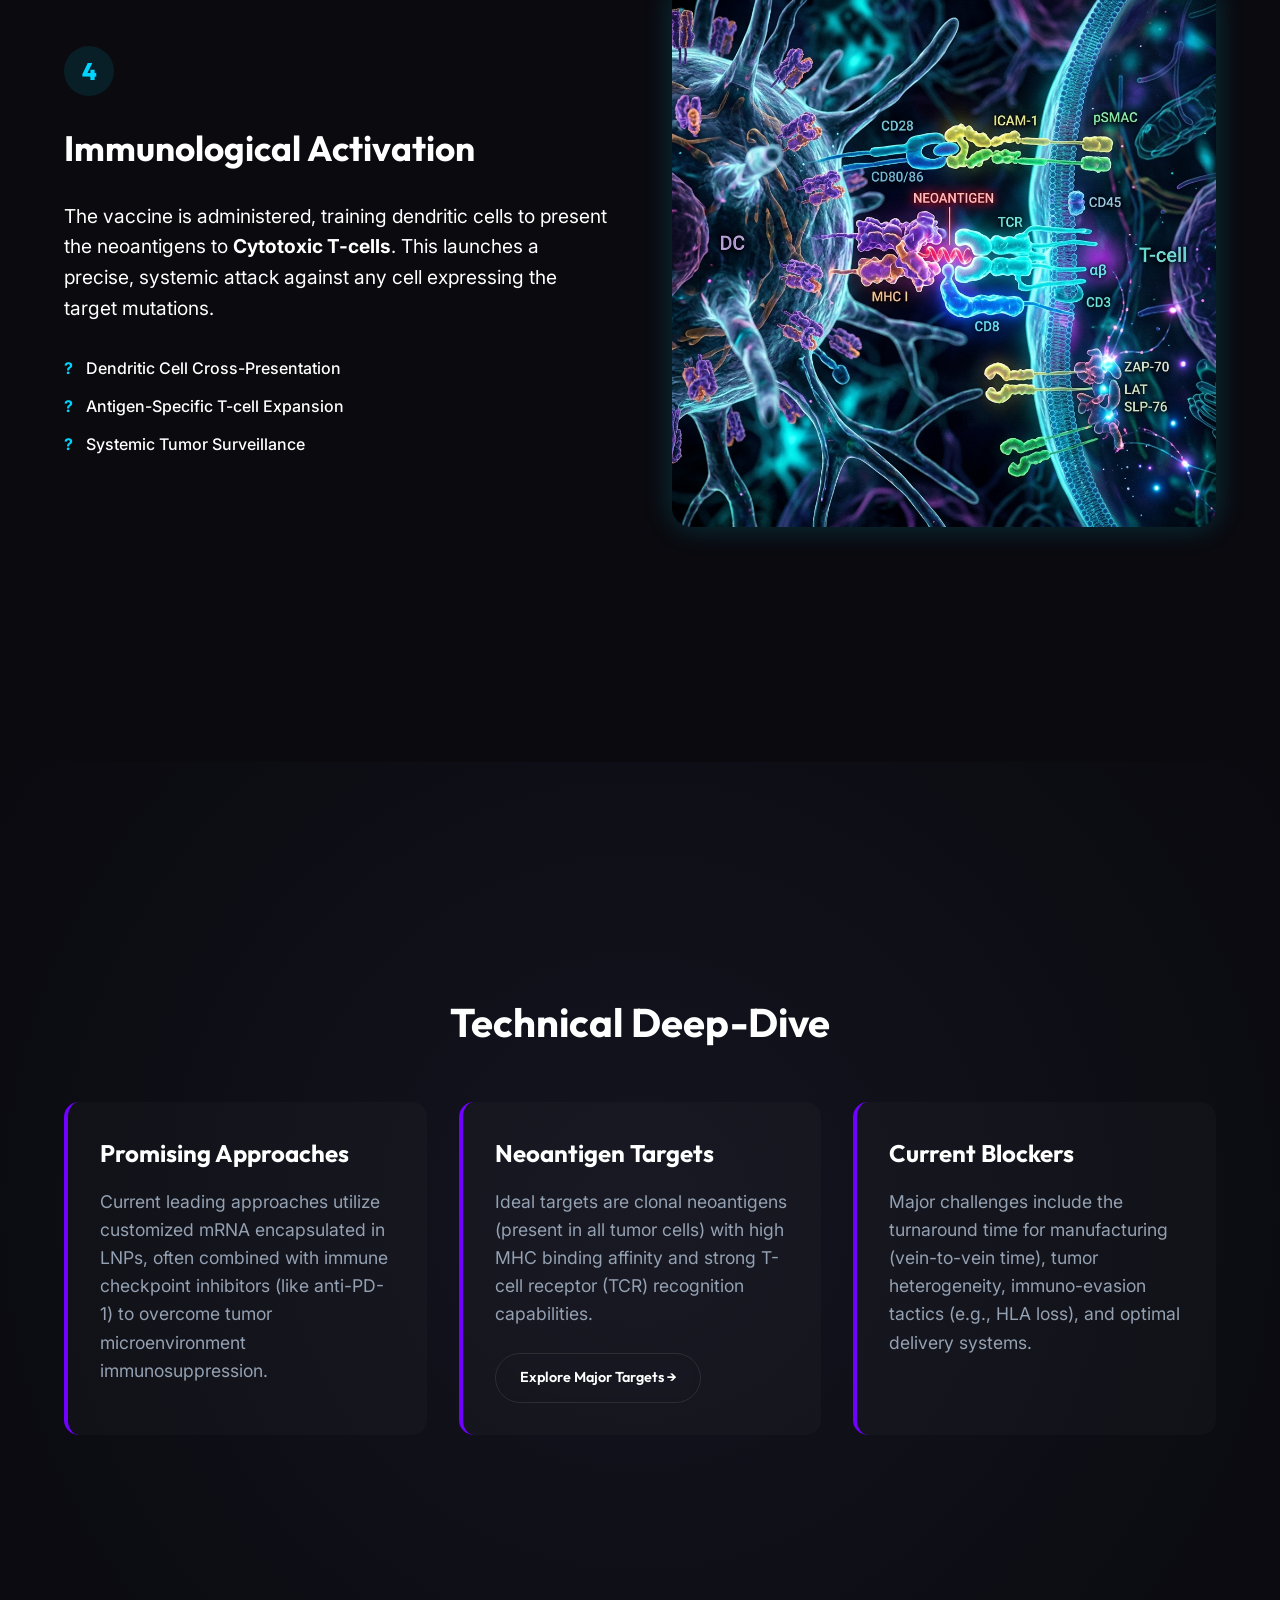
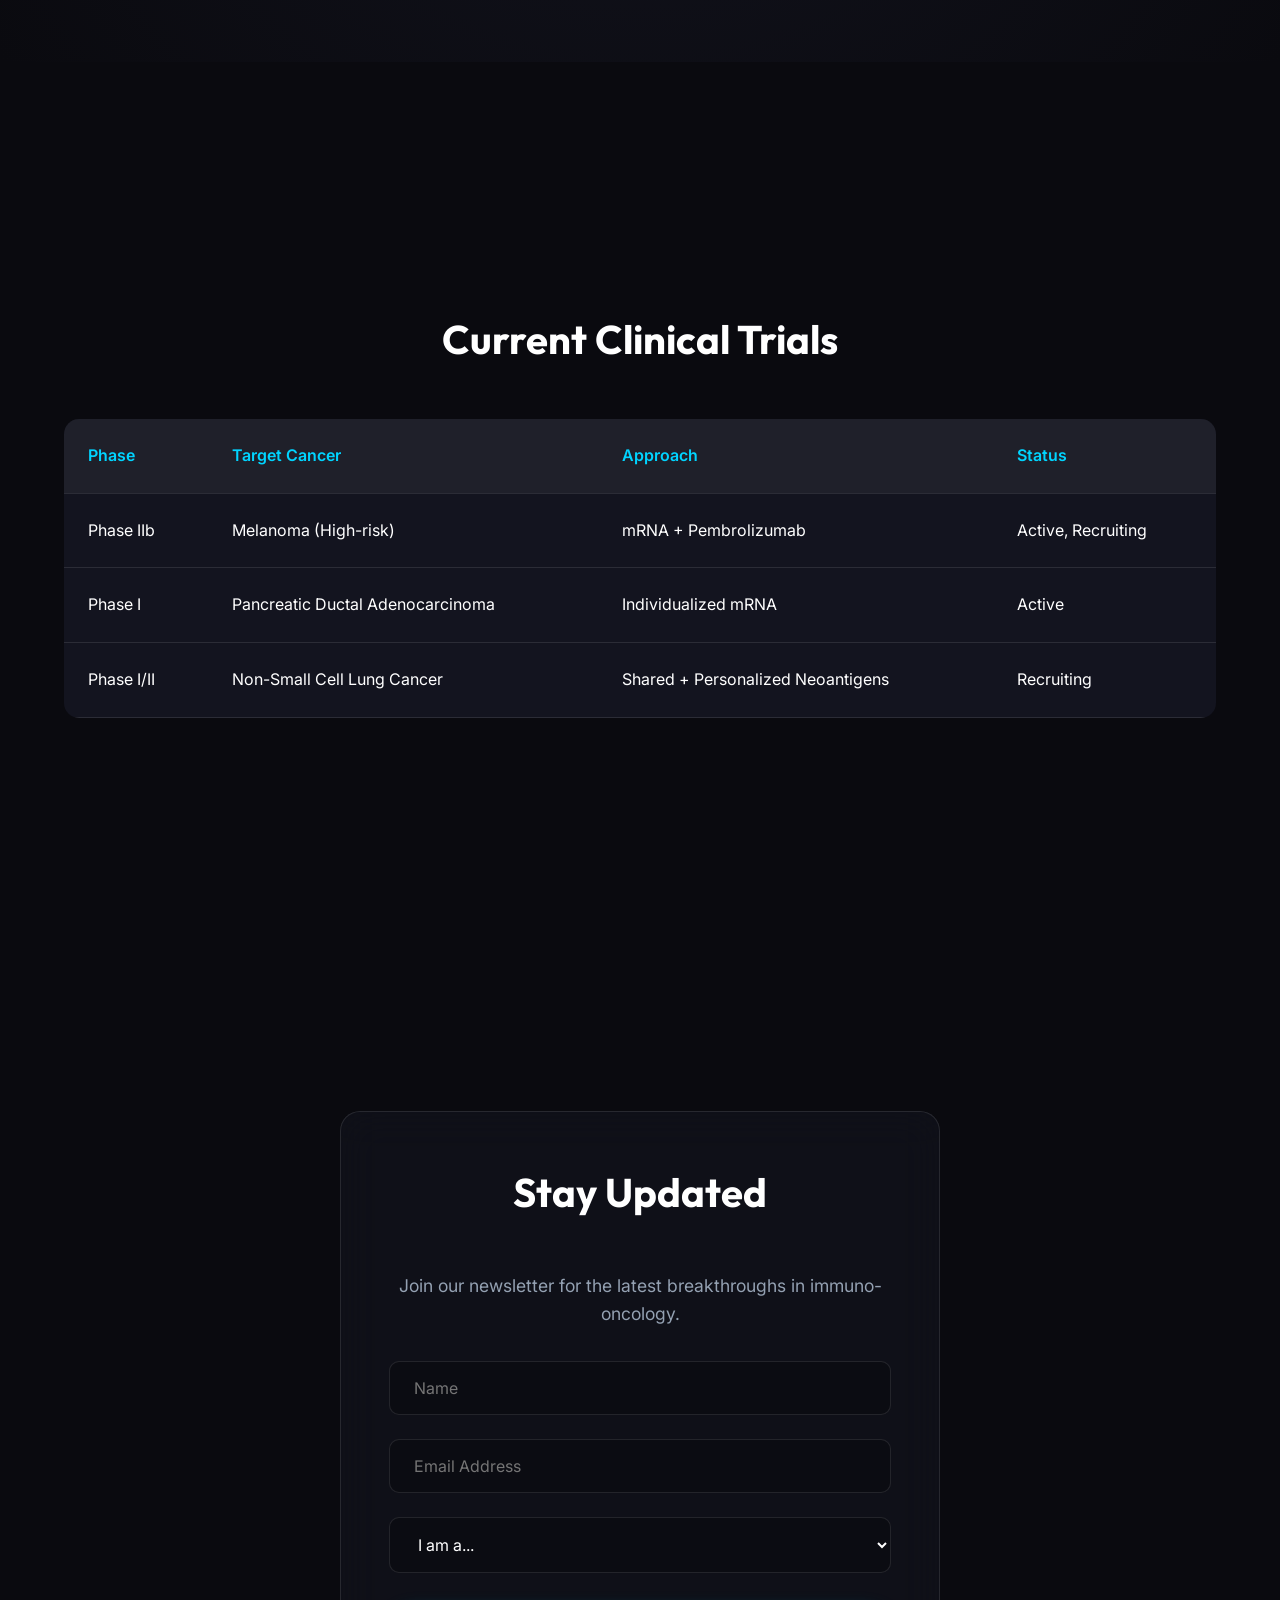
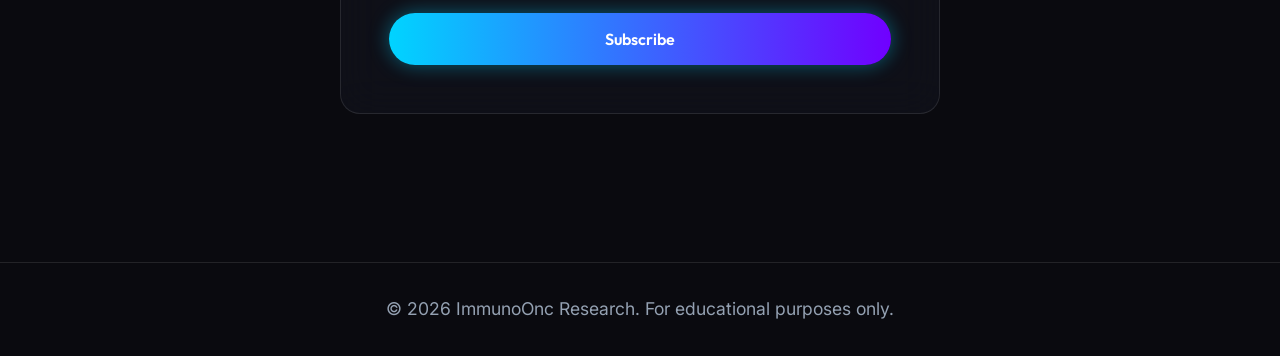
==== commit 15ca38ce: "Implement Clinical Pipeline Tracker page and update navigation" ====
--- a/index.html
+++ b/index.html
@@ -24,6 +24,7 @@
             <li><a href="index.html#technical">Technical deep-dive</a></li>
             <li><a href="targets.html">Targets</a></li>
             <li><a href="research.html">Research</a></li>
+            <li><a href="pipeline.html">Pipeline</a></li>
             <li><a href="timeline.html">Timeline</a></li>
             <li><a href="index.html#trials">Clinical Trials</a></li>
             <li><a href="index.html#contact">Contact</a></li>
--- a/style.css
+++ b/style.css
@@ -700,3 +700,135 @@
         margin-bottom: 4rem;
     }
 }
+
+/* --- Pipeline Page Styles --- */
+.pipeline-container {
+    max-width: 1100px;
+    margin: 0 auto;
+}
+
+.pipeline-card {
+    background: var(--bg-surface);
+    border: 1px solid var(--glass-border);
+    border-radius: 20px;
+    padding: 3rem;
+    margin-bottom: 3rem;
+    transition: transform 0.3s, border-color 0.3s;
+    position: relative;
+    overflow: hidden;
+}
+
+.pipeline-card:hover {
+    transform: translateY(-5px);
+    border-color: var(--primary);
+}
+
+.pipeline-header {
+    display: flex;
+    justify-content: space-between;
+    align-items: flex-start;
+    margin-bottom: 2rem;
+    flex-wrap: wrap;
+    gap: 1rem;
+}
+
+.company-tag {
+    font-size: 0.9rem;
+    font-weight: 700;
+    color: var(--primary);
+    text-transform: uppercase;
+    letter-spacing: 1px;
+}
+
+.status-badge {
+    padding: 0.5rem 1rem;
+    background: rgba(0, 212, 255, 0.1);
+    color: var(--primary);
+    border-radius: 50px;
+    font-size: 0.85rem;
+    font-weight: 600;
+    border: 1px solid var(--primary);
+}
+
+.status-badge.pivotal {
+    background: rgba(112, 0, 255, 0.1);
+    color: var(--secondary);
+    border-color: var(--secondary);
+}
+
+/* Progress Bar */
+.pipeline-progress {
+    margin: 2.5rem 0;
+}
+
+.progress-track {
+    height: 12px;
+    background: rgba(255,255,255,0.05);
+    border-radius: 20px;
+    position: relative;
+    overflow: hidden;
+}
+
+.progress-fill {
+    position: absolute;
+    top: 0;
+    left: 0;
+    height: 100%;
+    background: linear-gradient(90deg, var(--primary), var(--secondary));
+    border-radius: 20px;
+    box-shadow: 0 0 15px var(--primary);
+}
+
+.progress-labels {
+    display: flex;
+    justify-content: space-between;
+    margin-top: 1rem;
+}
+
+.label {
+    font-size: 0.75rem;
+    font-weight: 600;
+    color: var(--text-muted);
+    text-transform: uppercase;
+}
+
+.label.active {
+    color: var(--primary);
+}
+
+.indication-list {
+    display: flex;
+    flex-wrap: wrap;
+    gap: 0.8rem;
+    margin-top: 1.5rem;
+}
+
+.indication-tag {
+    padding: 0.4rem 1rem;
+    background: rgba(255,255,255,0.05);
+    border: 1px solid var(--glass-border);
+    border-radius: 8px;
+    font-size: 0.9rem;
+    color: var(--text-main);
+}
+
+.pipeline-stats {
+    display: grid;
+    grid-template-columns: repeat(auto-fit, minmax(200px, 1fr));
+    gap: 2rem;
+    margin-top: 2rem;
+    padding-top: 2rem;
+    border-top: 1px solid var(--glass-border);
+}
+
+.stat-item h4 {
+    font-size: 0.85rem;
+    color: var(--text-muted);
+    margin-bottom: 0.5rem;
+}
+
+.stat-item p {
+    font-size: 1.2rem;
+    color: var(--text-main);
+    font-weight: 700;
+}
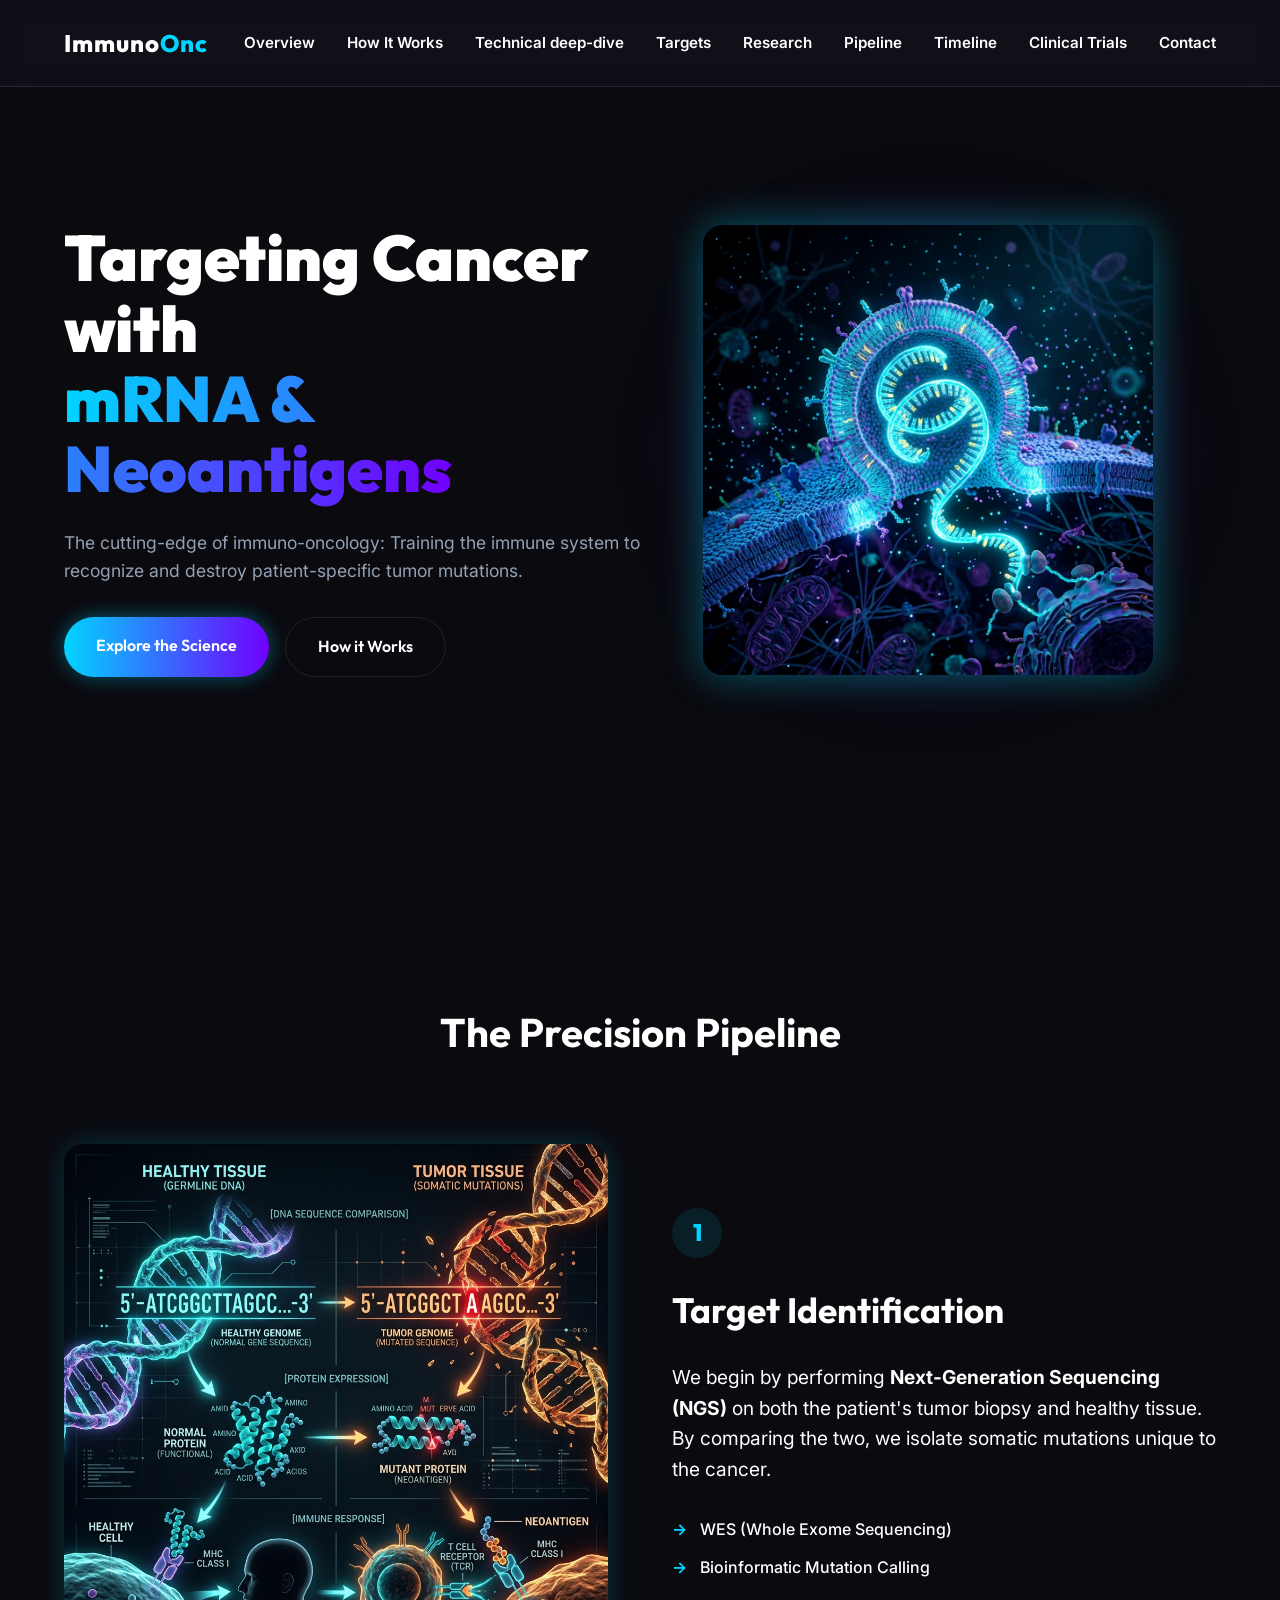
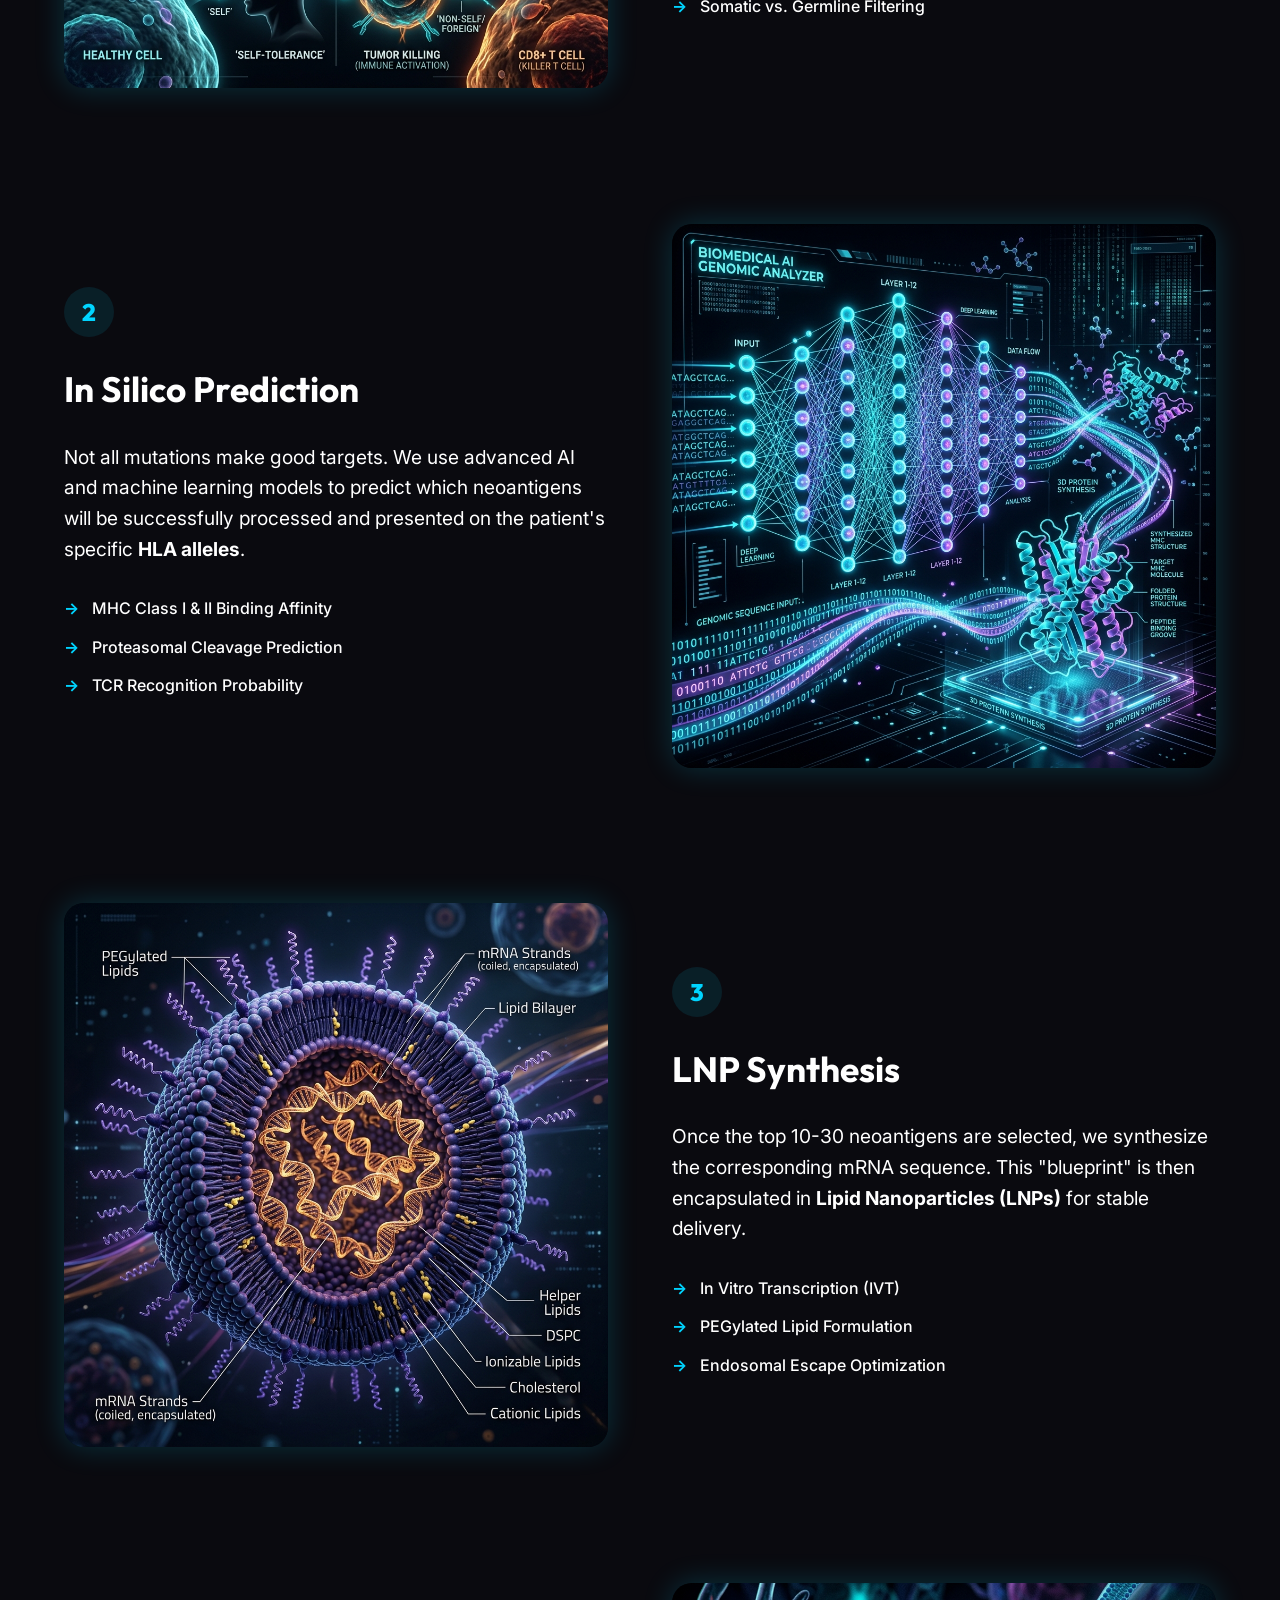
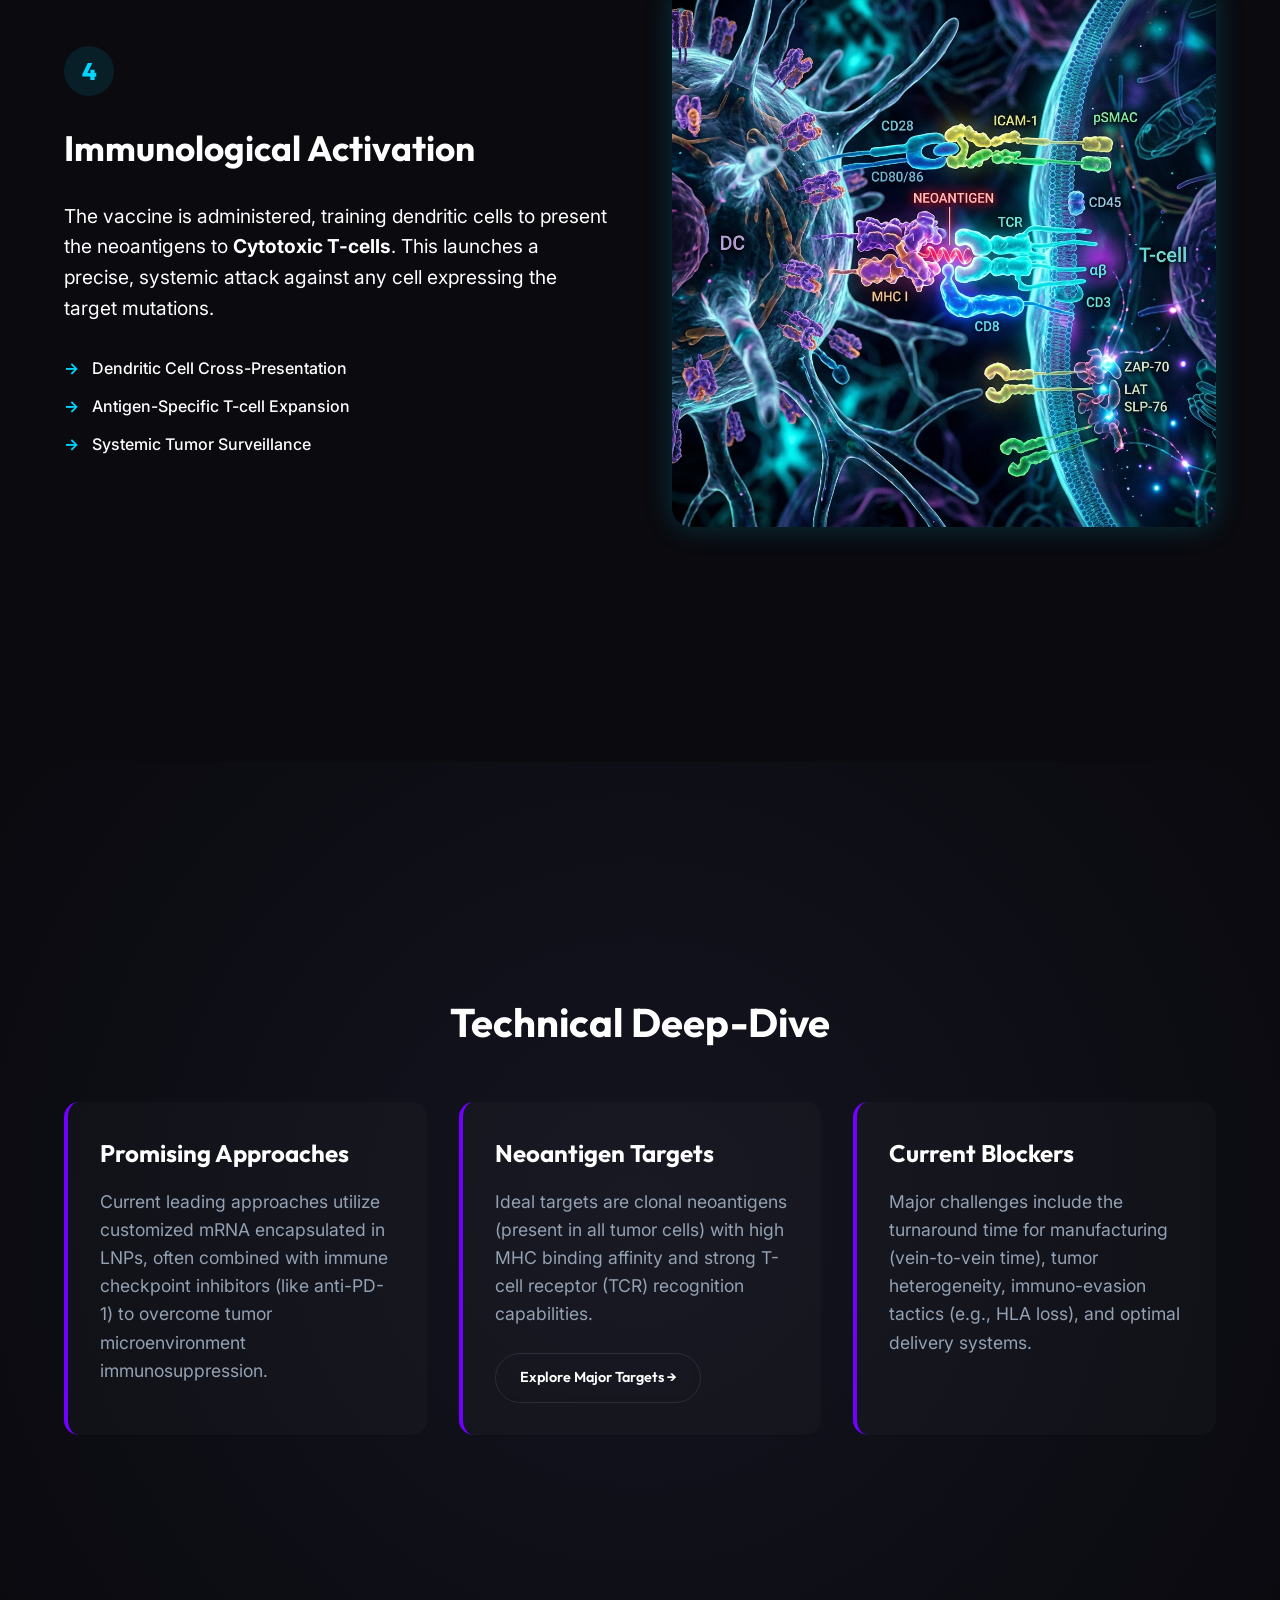
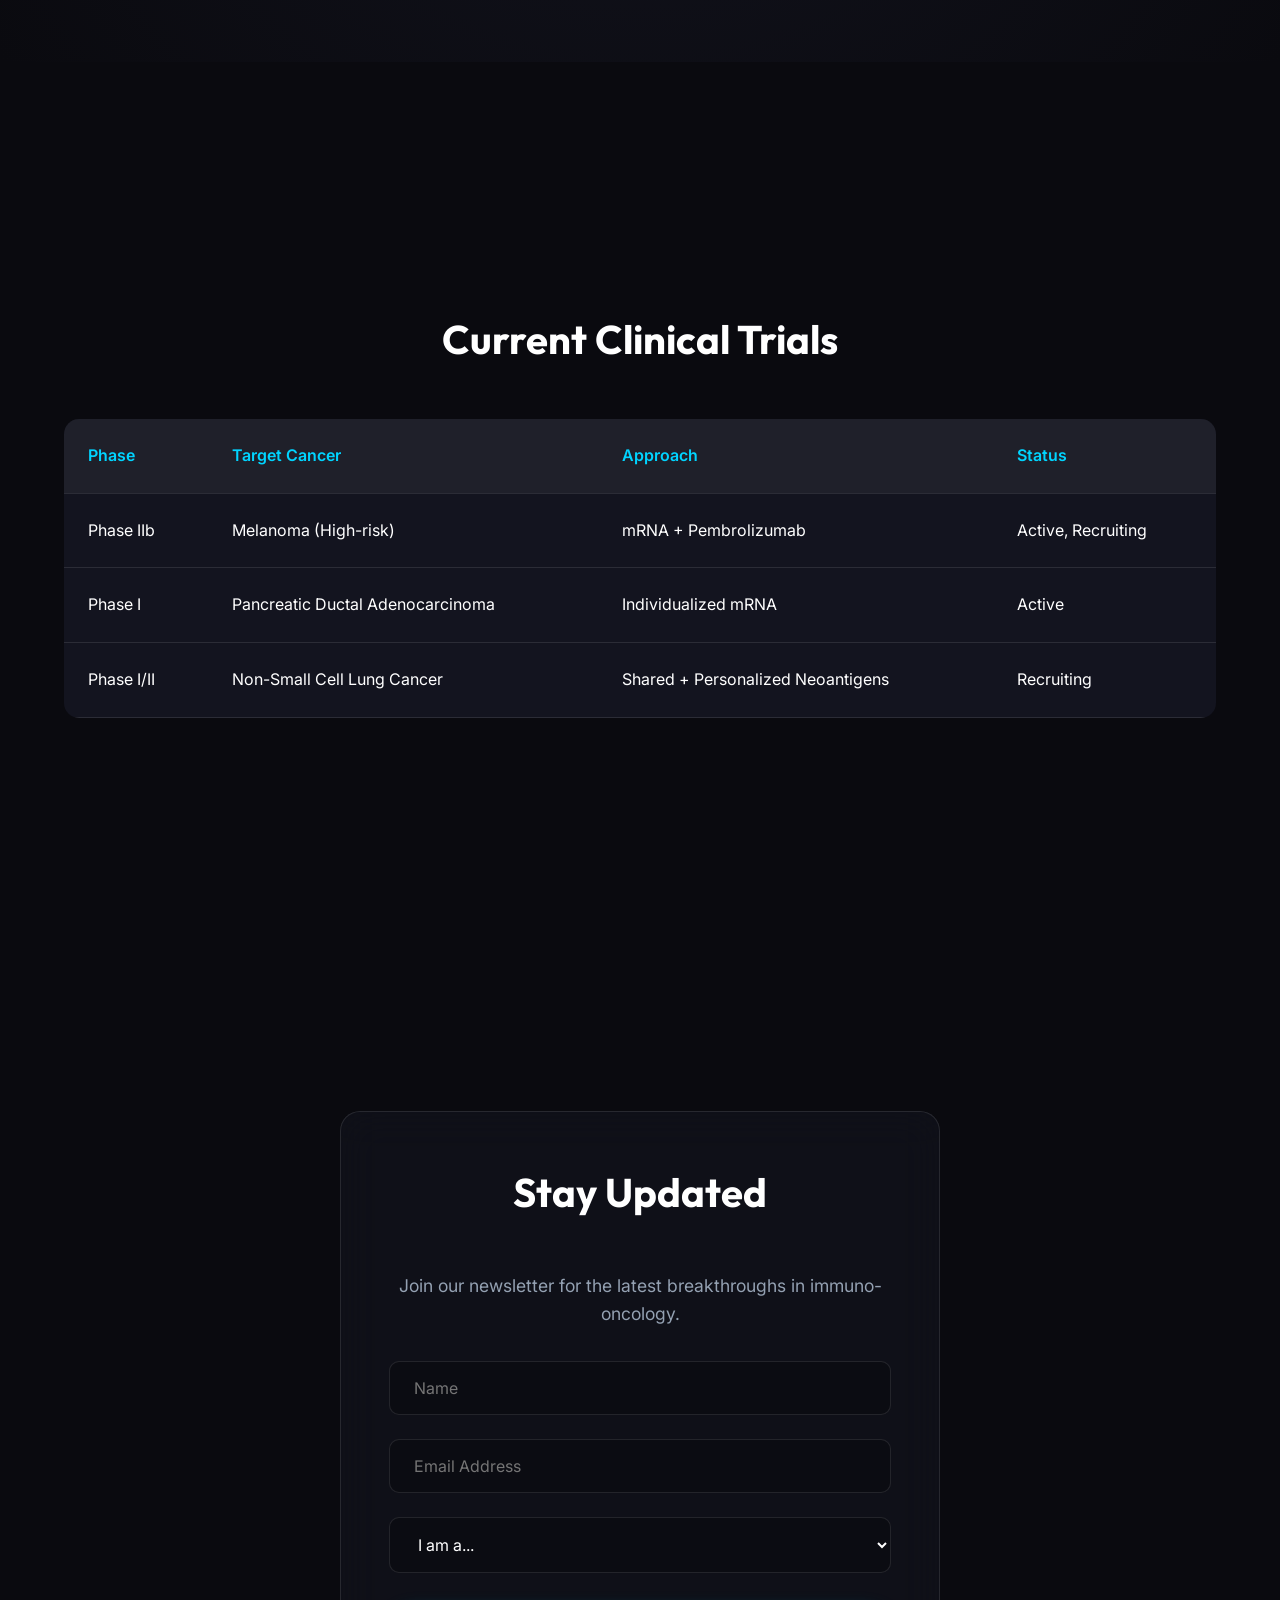
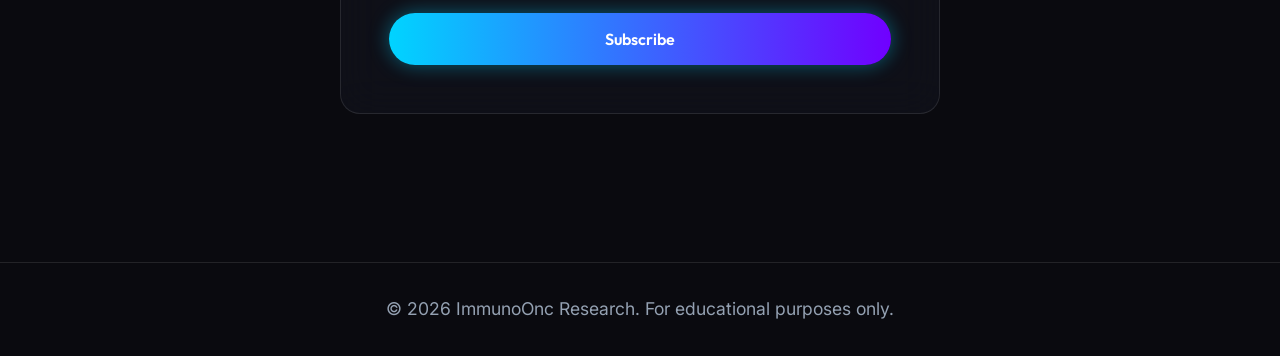
==== commit f9b7c622: "Logo link, Timeline nav fix, and bullet symbol fix" ====
--- a/index.html
+++ b/index.html
@@ -1,4 +1,4 @@
-<!DOCTYPE html>
+﻿<!DOCTYPE html>
 <html lang="en">
 <head>
     <meta charset="UTF-8">
@@ -8,11 +8,11 @@
     <link rel="preconnect" href="https://fonts.googleapis.com">
     <link rel="preconnect" href="https://fonts.gstatic.com" crossorigin>
     <link href="https://fonts.googleapis.com/css2?family=Inter:wght@300;400;600;800&family=Outfit:wght@400;700;900&display=swap" rel="stylesheet">
-    <link rel="stylesheet" href="style.css">
+    <link rel="stylesheet" href="style.css?v=1.2">
 </head>
 <body>
     <nav class="glass-nav">
-        <div class="logo">Immuno<span class="highlight">Onc</span></div>
+        <a href="index.html" class="logo">Immuno<span class="highlight">Onc</span></a>
         <button class="nav-toggle" aria-label="Toggle navigation">
             <span></span>
             <span></span>
--- a/style.css
+++ b/style.css
@@ -82,6 +82,8 @@
     font-size: 1.5rem;
     font-weight: 800;
     letter-spacing: 1px;
+    text-decoration: none;
+    color: var(--text-main);
 }
 
 .logo .highlight {
@@ -688,7 +690,7 @@
 }
 
 .tech-list li::before {
-    content: '?';
+    content: "→";
     color: var(--primary);
     font-weight: bold;
 }
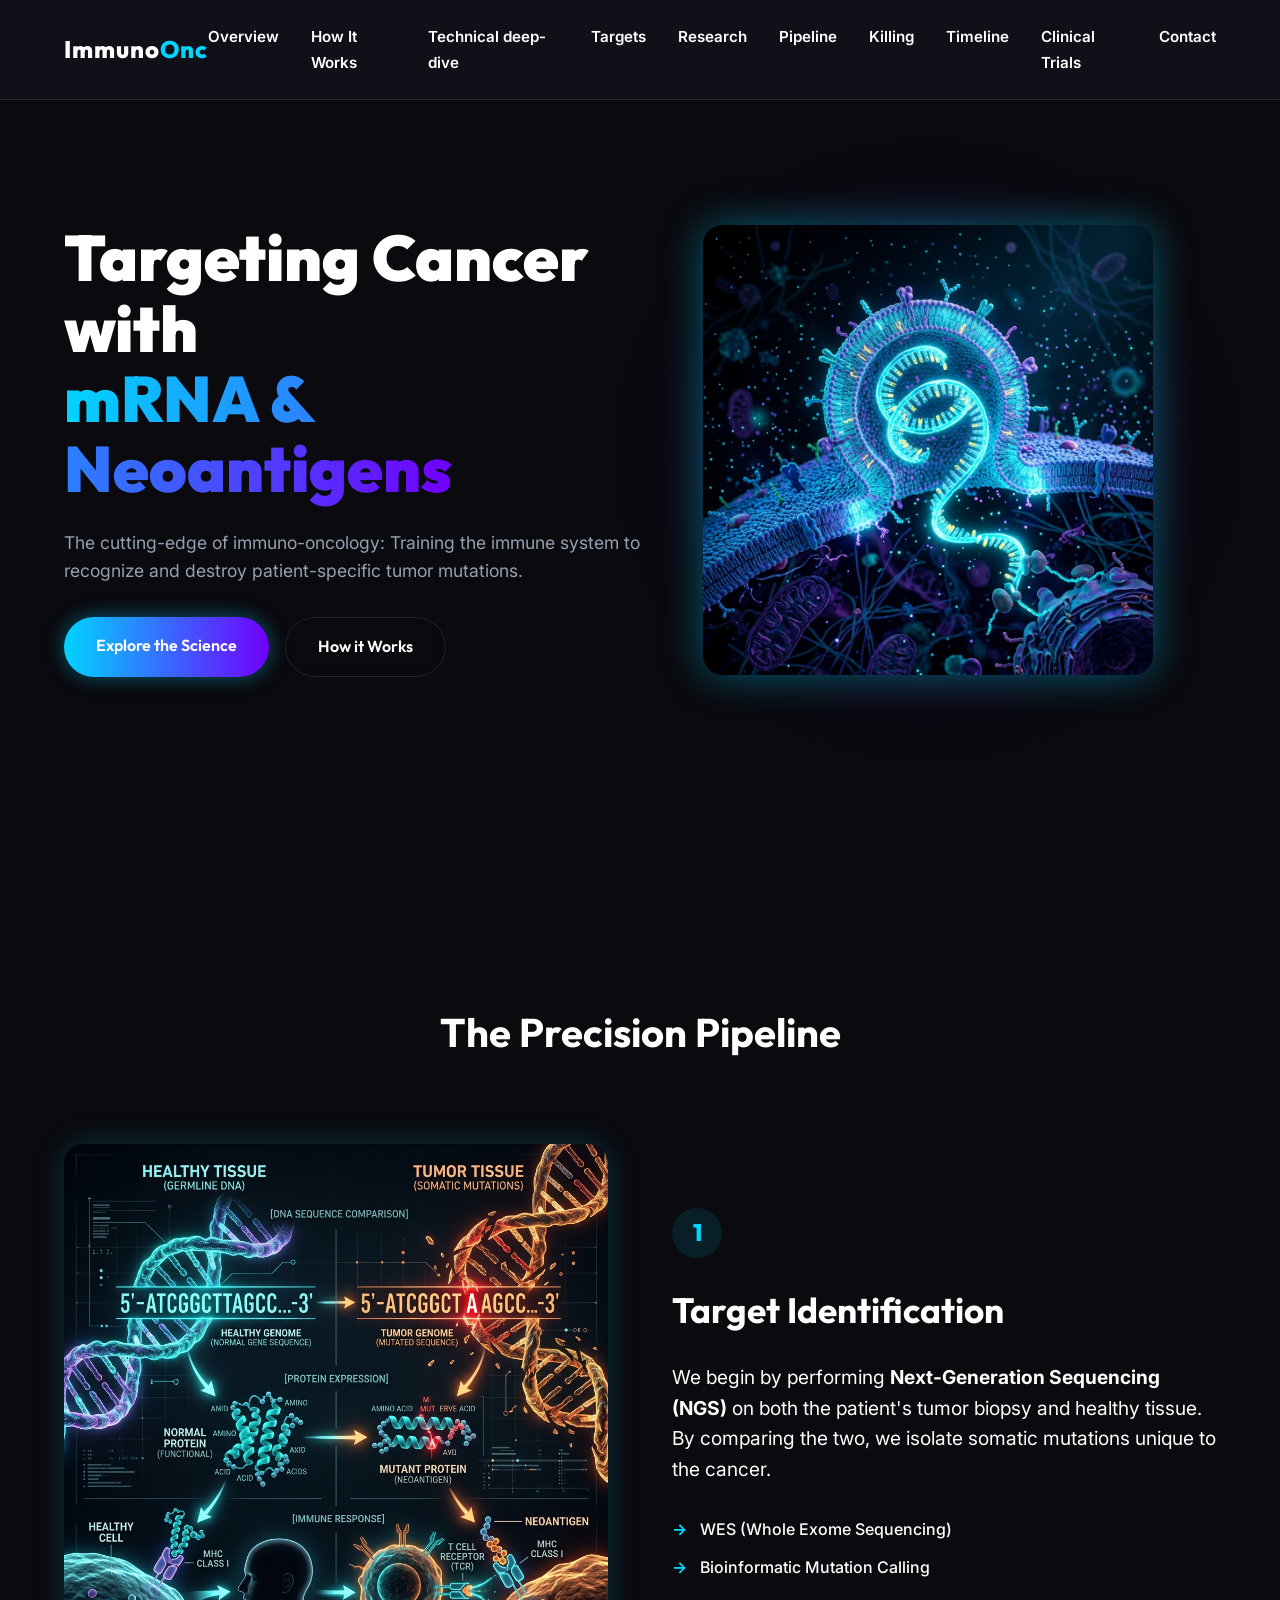
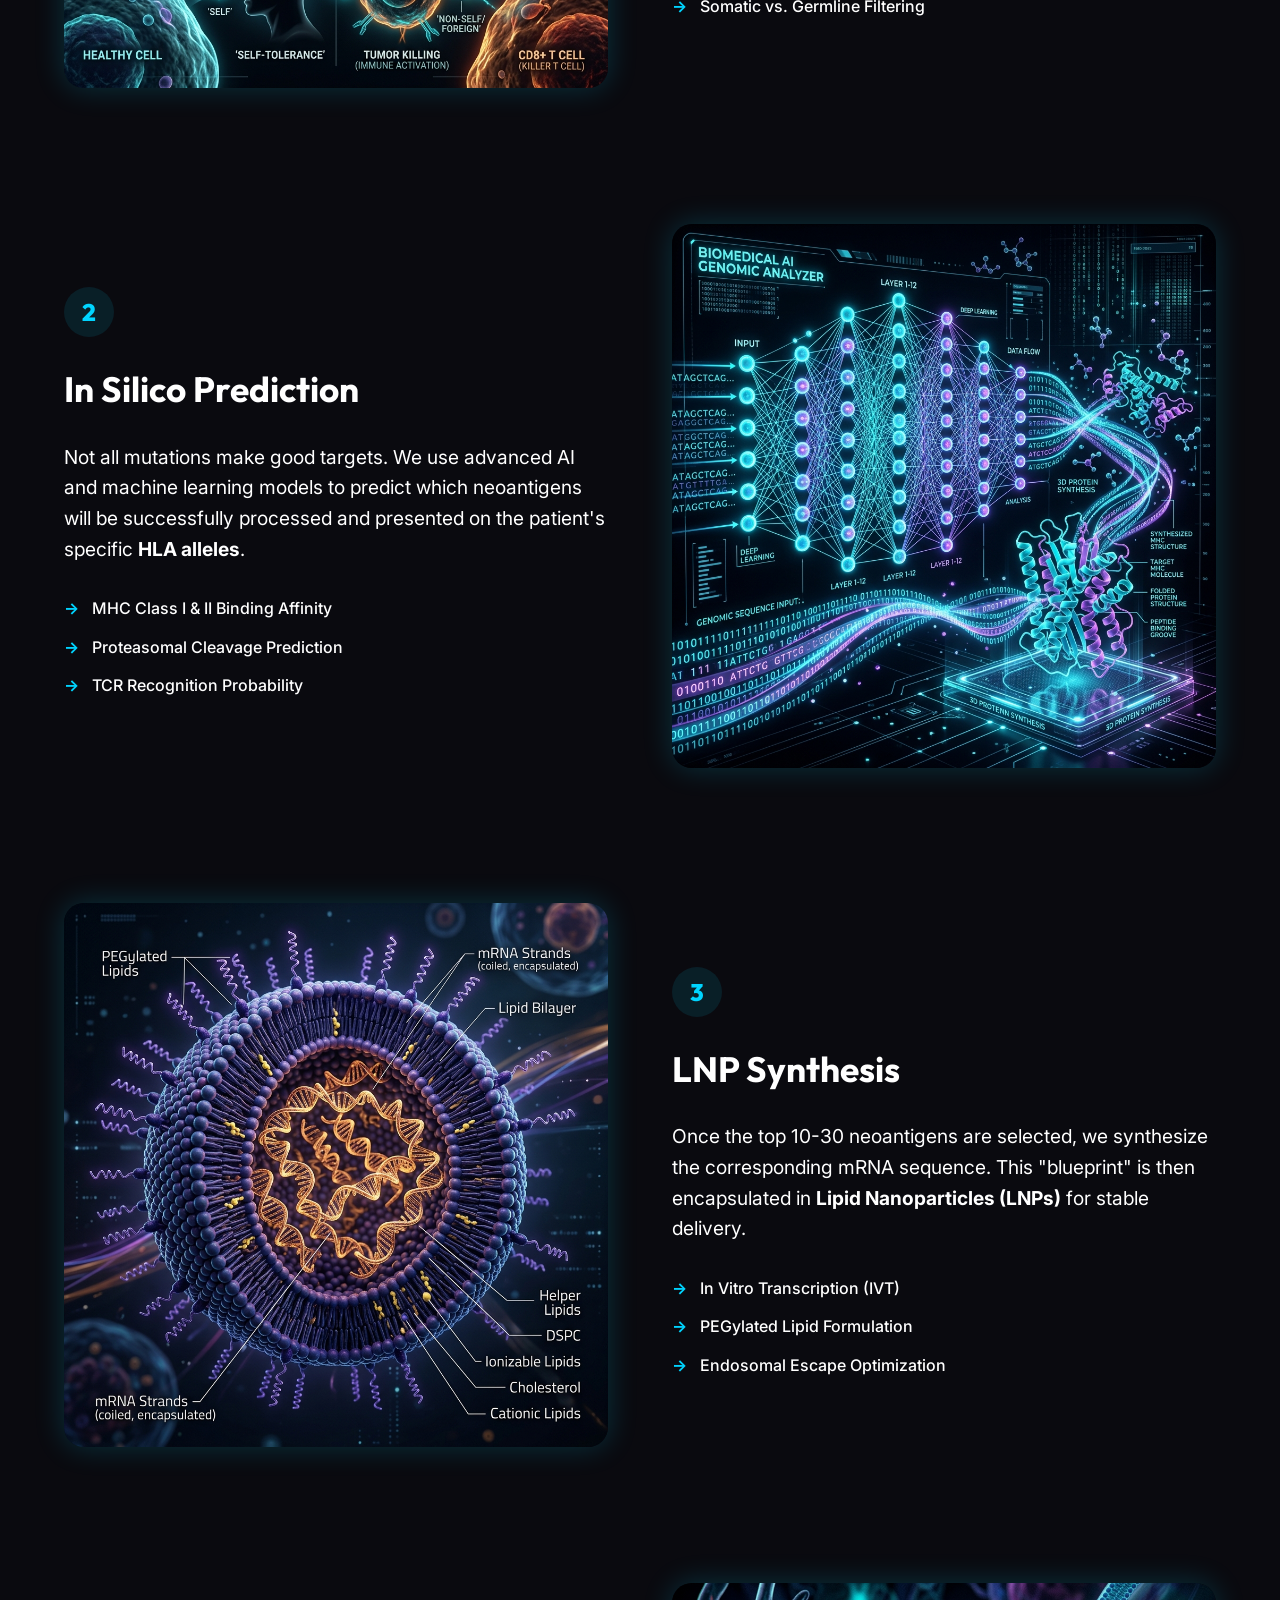
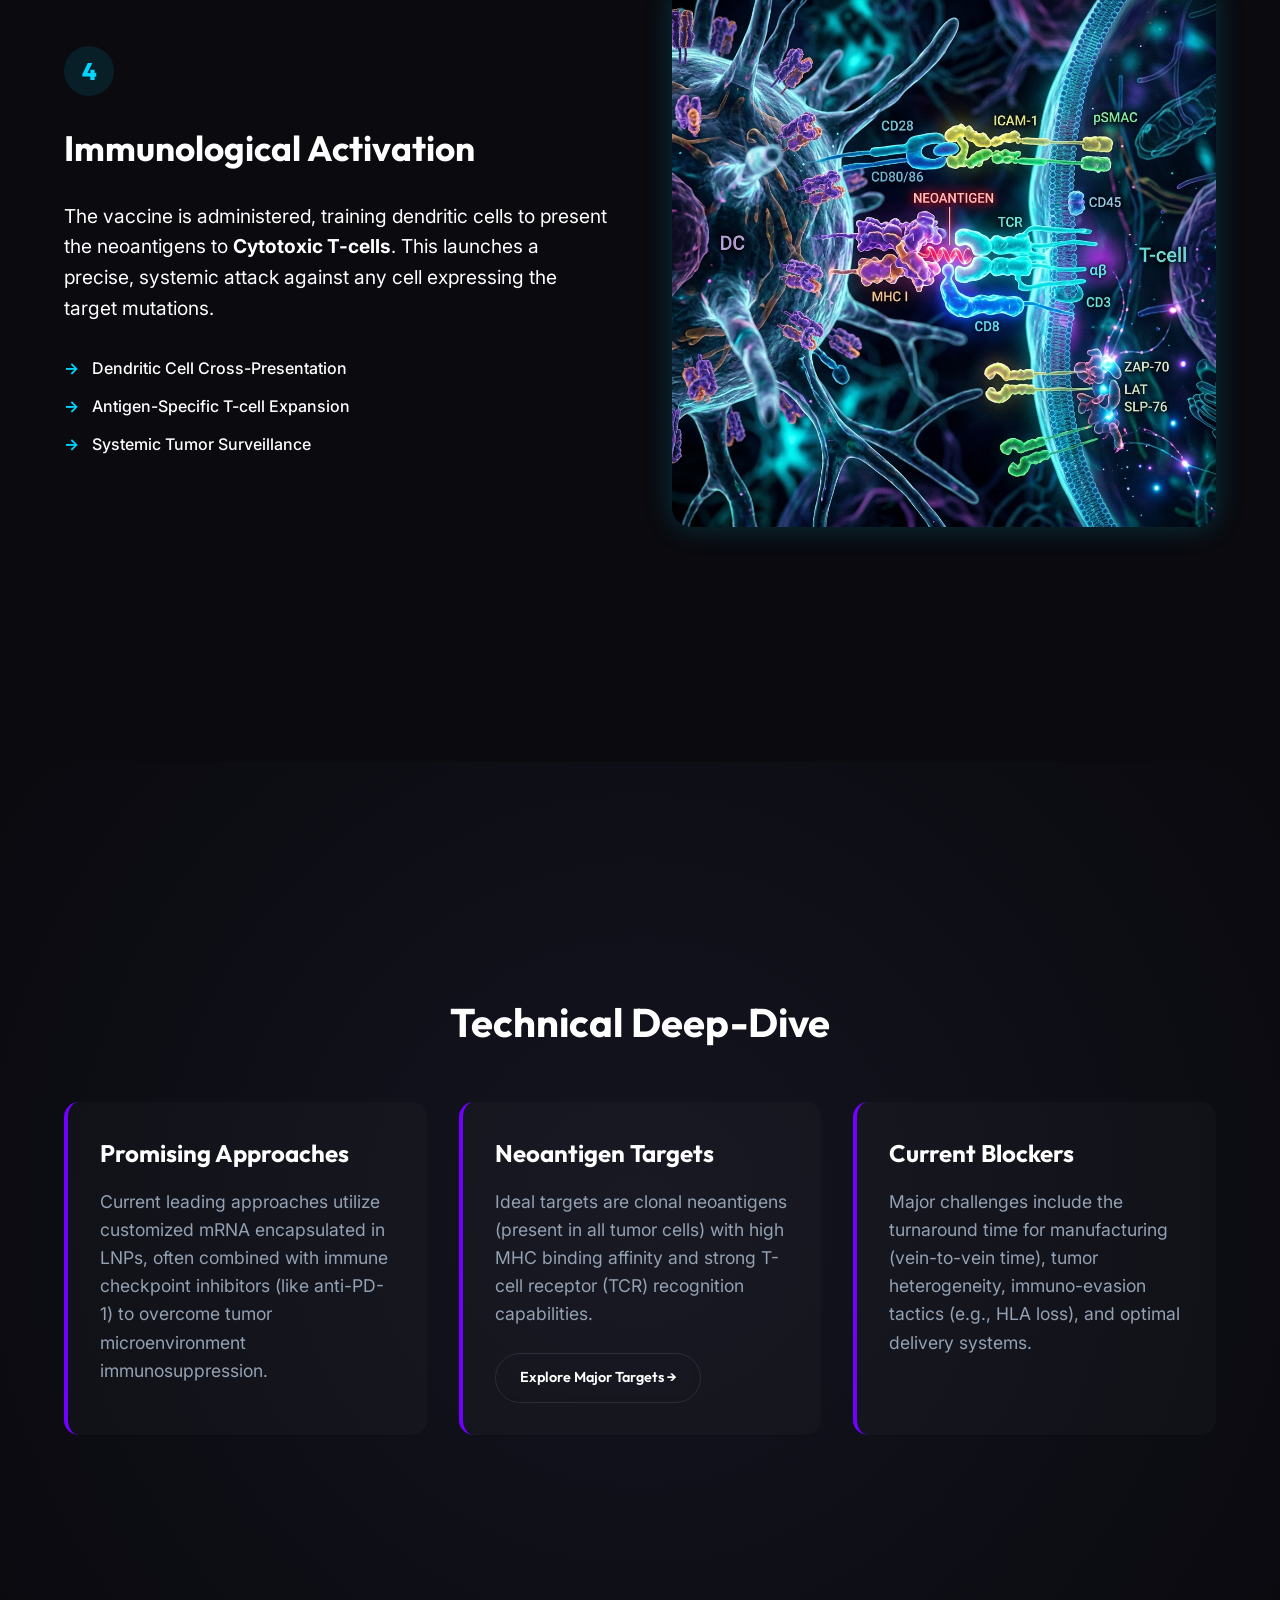
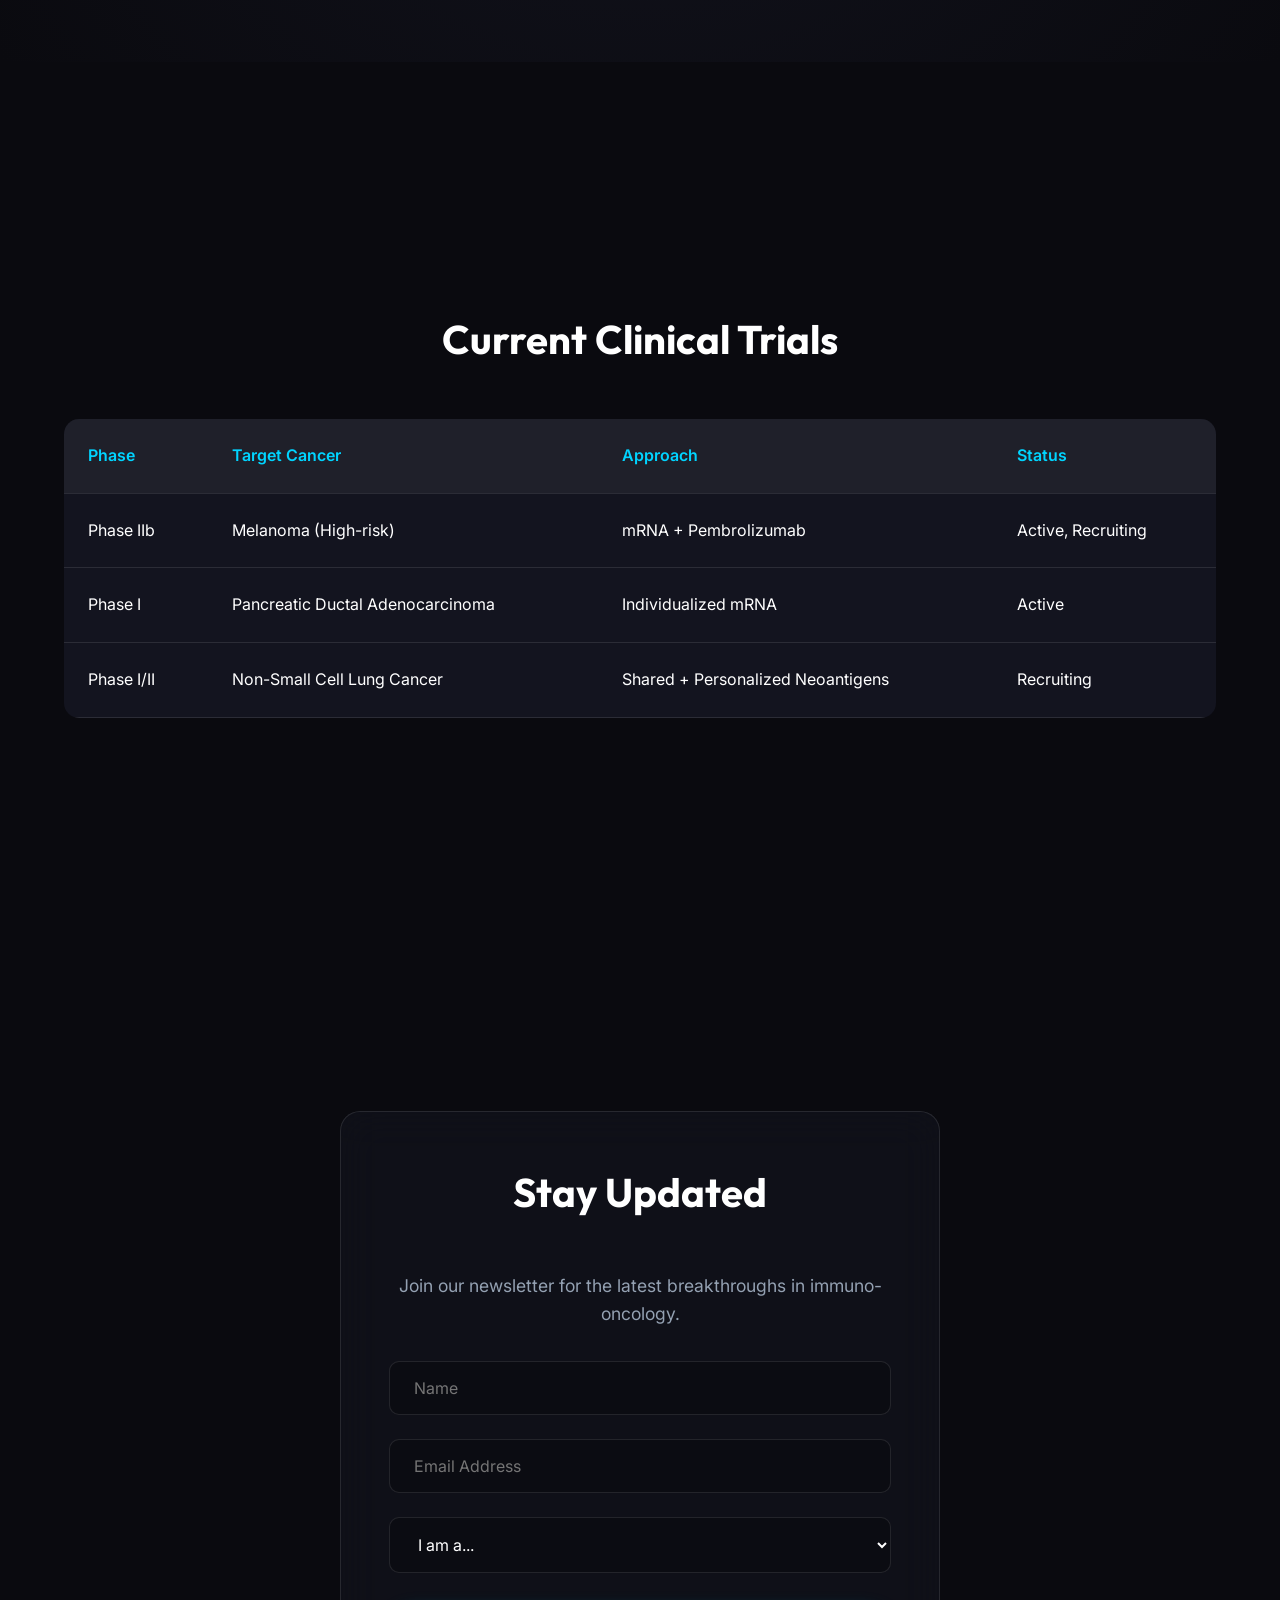
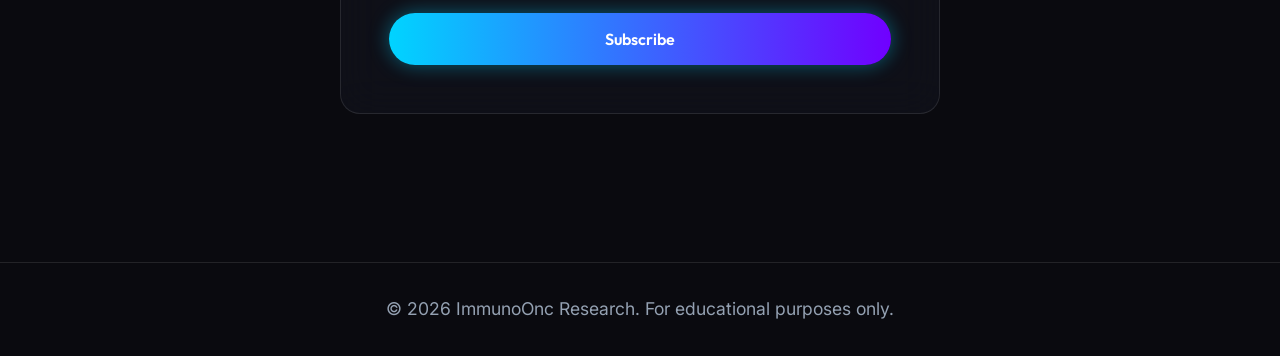
==== commit 6f6d347a: "Add 'Killing' visuals page with categorized YouTube gallery" ====
--- a/index.html
+++ b/index.html
@@ -8,7 +8,7 @@
     <link rel="preconnect" href="https://fonts.googleapis.com">
     <link rel="preconnect" href="https://fonts.gstatic.com" crossorigin>
     <link href="https://fonts.googleapis.com/css2?family=Inter:wght@300;400;600;800&family=Outfit:wght@400;700;900&display=swap" rel="stylesheet">
-    <link rel="stylesheet" href="style.css?v=1.2">
+    <link rel="stylesheet" href="style.css?v=1.3">
 </head>
 <body>
     <nav class="glass-nav">
@@ -25,6 +25,7 @@
             <li><a href="targets.html">Targets</a></li>
             <li><a href="research.html">Research</a></li>
             <li><a href="pipeline.html">Pipeline</a></li>
+            <li><a href="visuals.html">Killing</a></li>
             <li><a href="timeline.html">Timeline</a></li>
             <li><a href="index.html#trials">Clinical Trials</a></li>
             <li><a href="index.html#contact">Contact</a></li>
--- a/style.css
+++ b/style.css
@@ -834,3 +834,72 @@
     color: var(--text-main);
     font-weight: 700;
 }
+
+/* --- Visuals/Killing Page Styles --- */
+.gallery-container {
+    max-width: 1200px;
+    margin: 0 auto;
+}
+
+.video-category {
+    margin-bottom: 6rem;
+}
+
+.video-category h2 {
+    text-align: left;
+    border-left: 5px solid var(--primary);
+    padding-left: 1.5rem;
+    margin-bottom: 3rem;
+    font-size: 2.2rem;
+}
+
+.video-grid {
+    display: grid;
+    grid-template-columns: repeat(auto-fit, minmax(350px, 1fr));
+    gap: 2.5rem;
+}
+
+.video-card {
+    background: var(--bg-surface);
+    border: 1px solid var(--glass-border);
+    border-radius: 20px;
+    overflow: hidden;
+    transition: transform 0.3s, box-shadow 0.3s, border-color 0.3s;
+}
+
+.video-card:hover {
+    transform: translateY(-8px);
+    box-shadow: 0 15px 40px rgba(0, 212, 255, 0.2);
+    border-color: var(--primary);
+}
+
+.video-wrapper {
+    position: relative;
+    padding-bottom: 56.25%; /* 16:9 aspect ratio */
+    height: 0;
+    overflow: hidden;
+}
+
+.video-wrapper iframe {
+    position: absolute;
+    top: 0;
+    left: 0;
+    width: 100%;
+    height: 100%;
+    border: none;
+}
+
+.video-info {
+    padding: 1.5rem;
+}
+
+.video-info h3 {
+    font-size: 1.1rem;
+    margin-bottom: 0.5rem;
+    line-height: 1.4;
+}
+
+.video-info p {
+    font-size: 0.9rem;
+    color: var(--text-muted);
+}
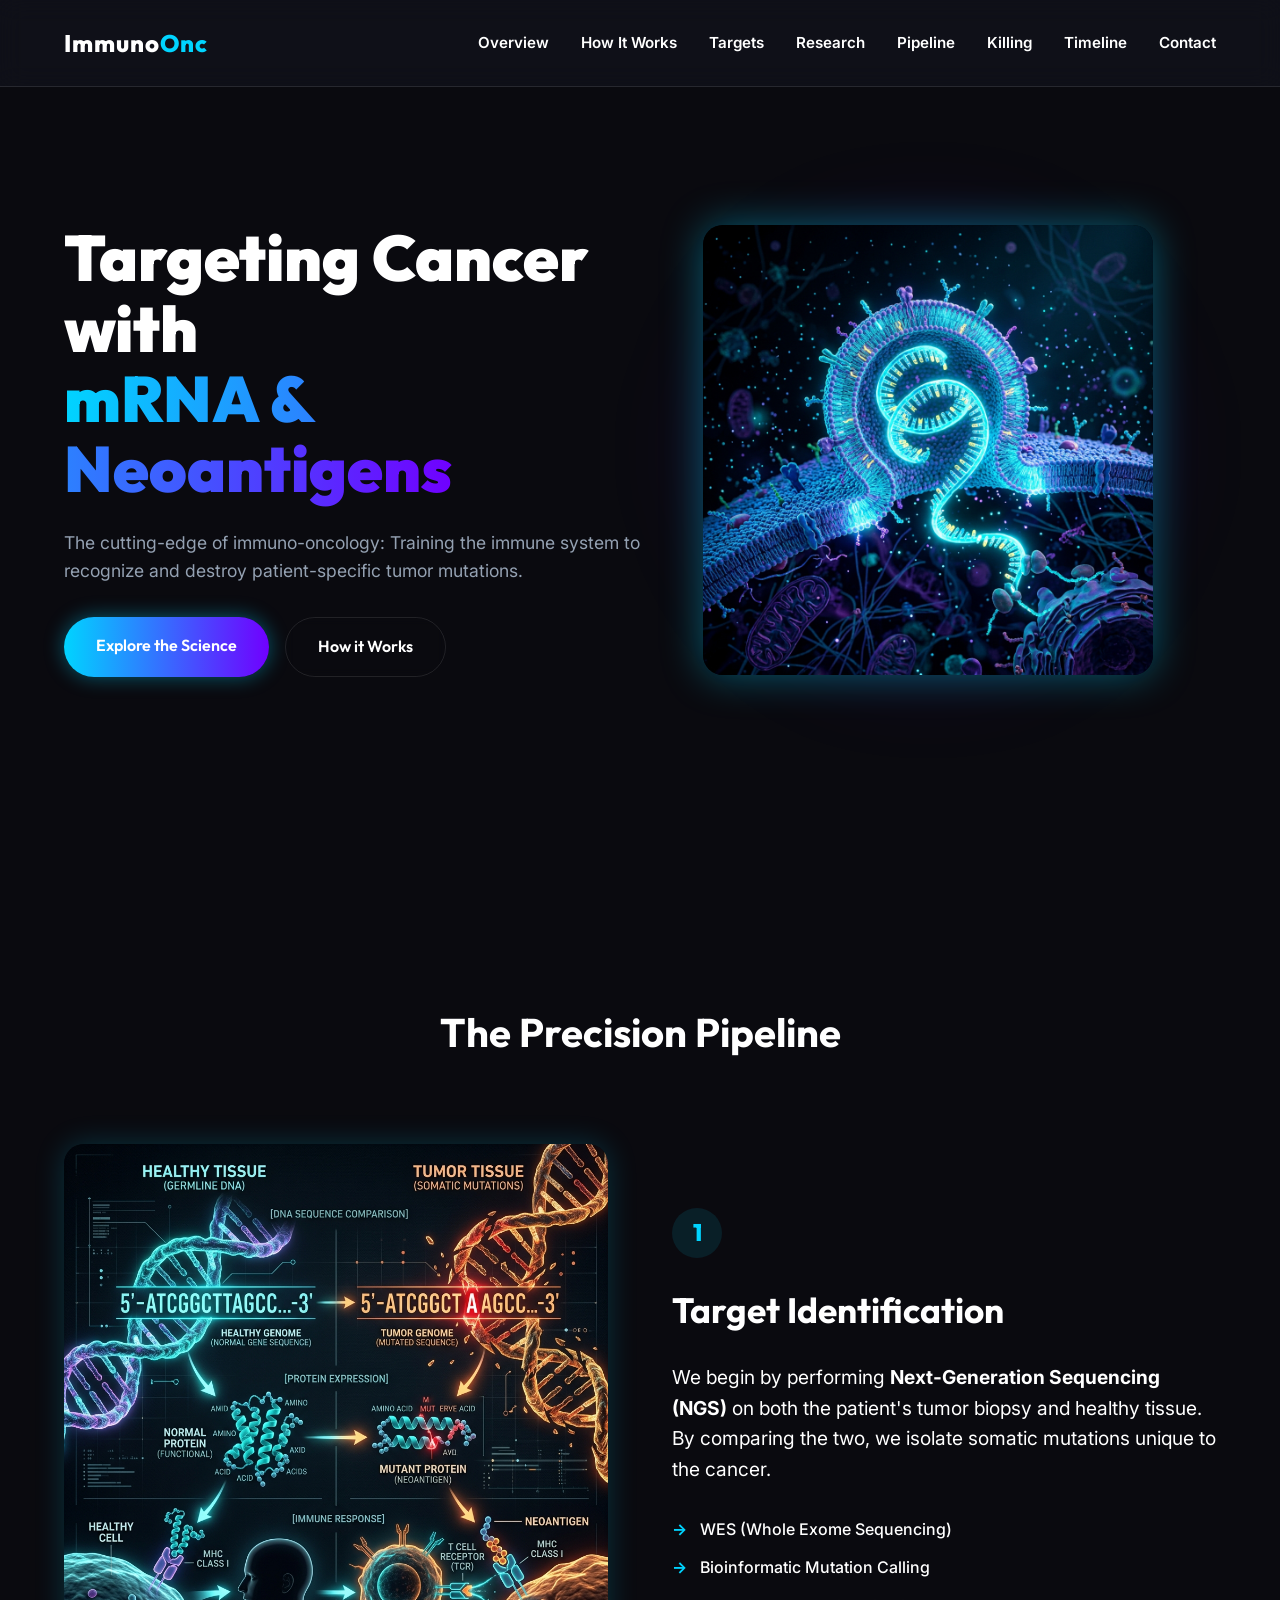
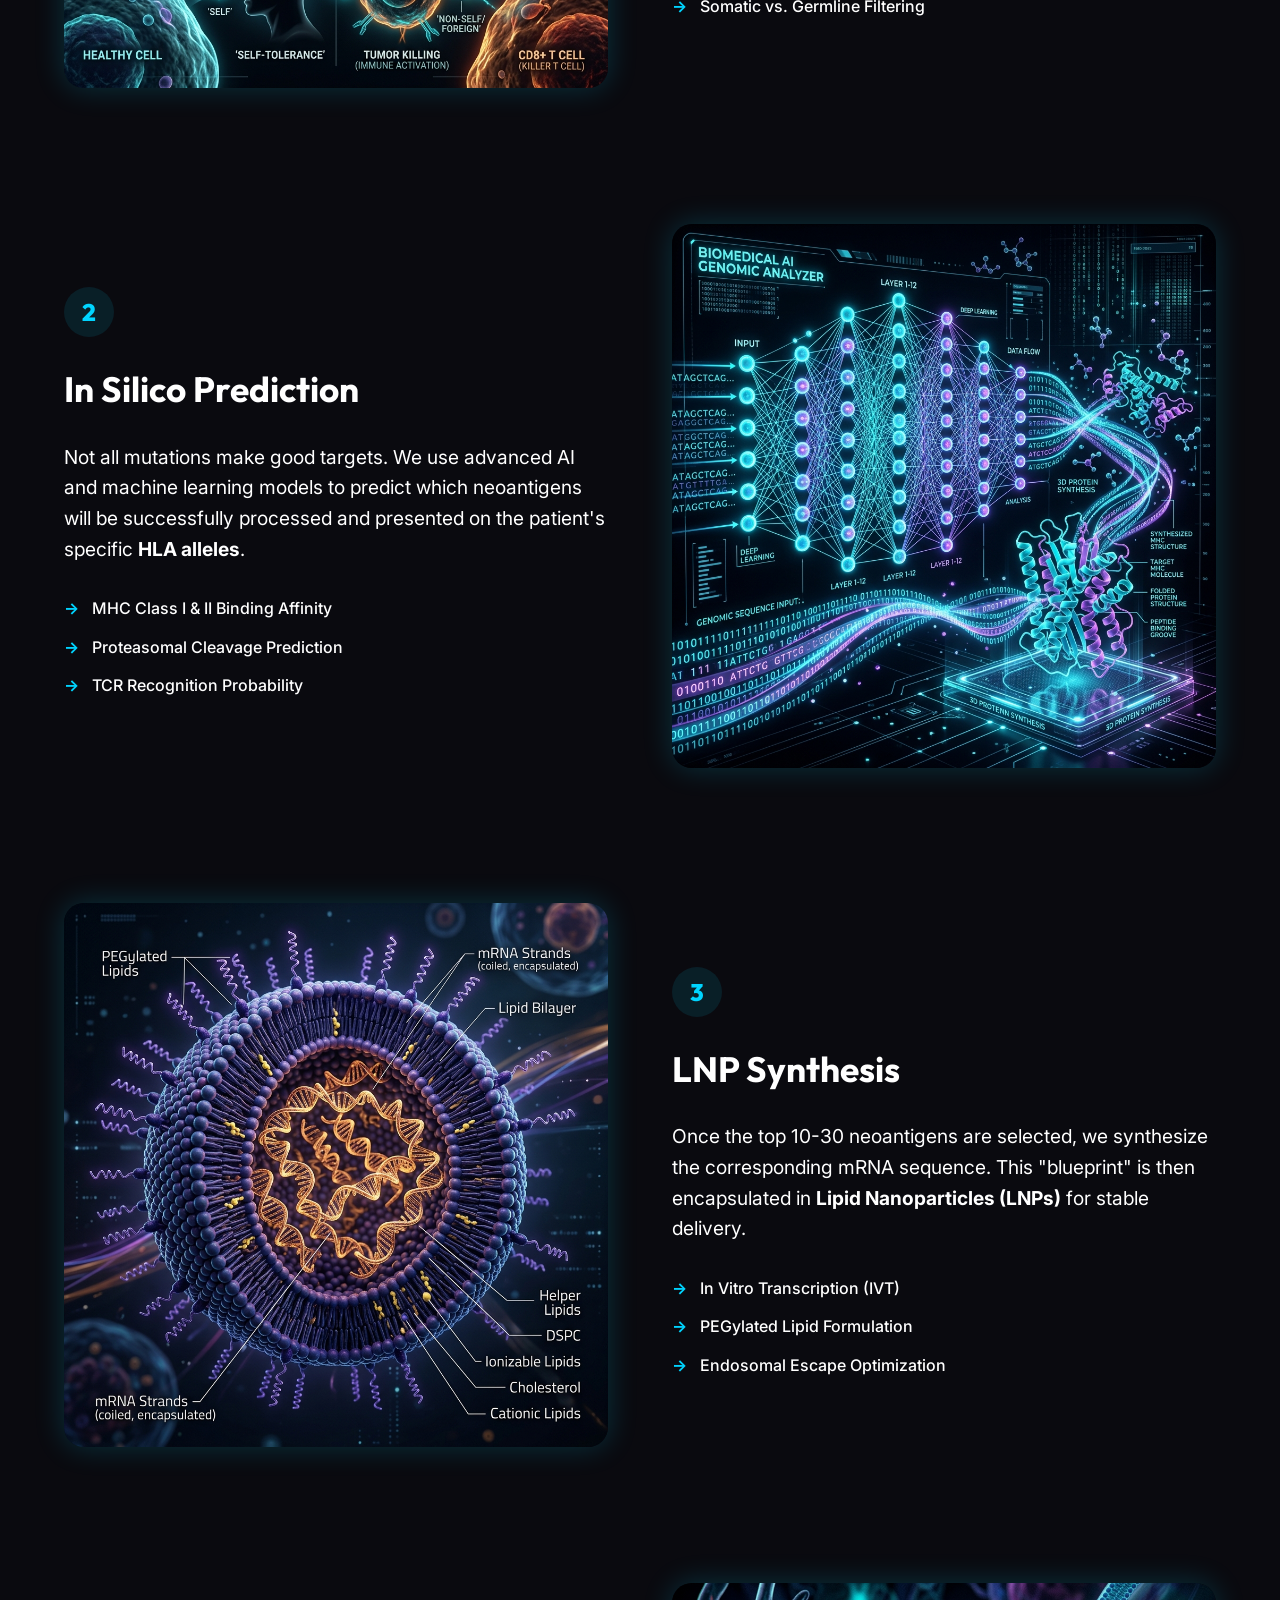
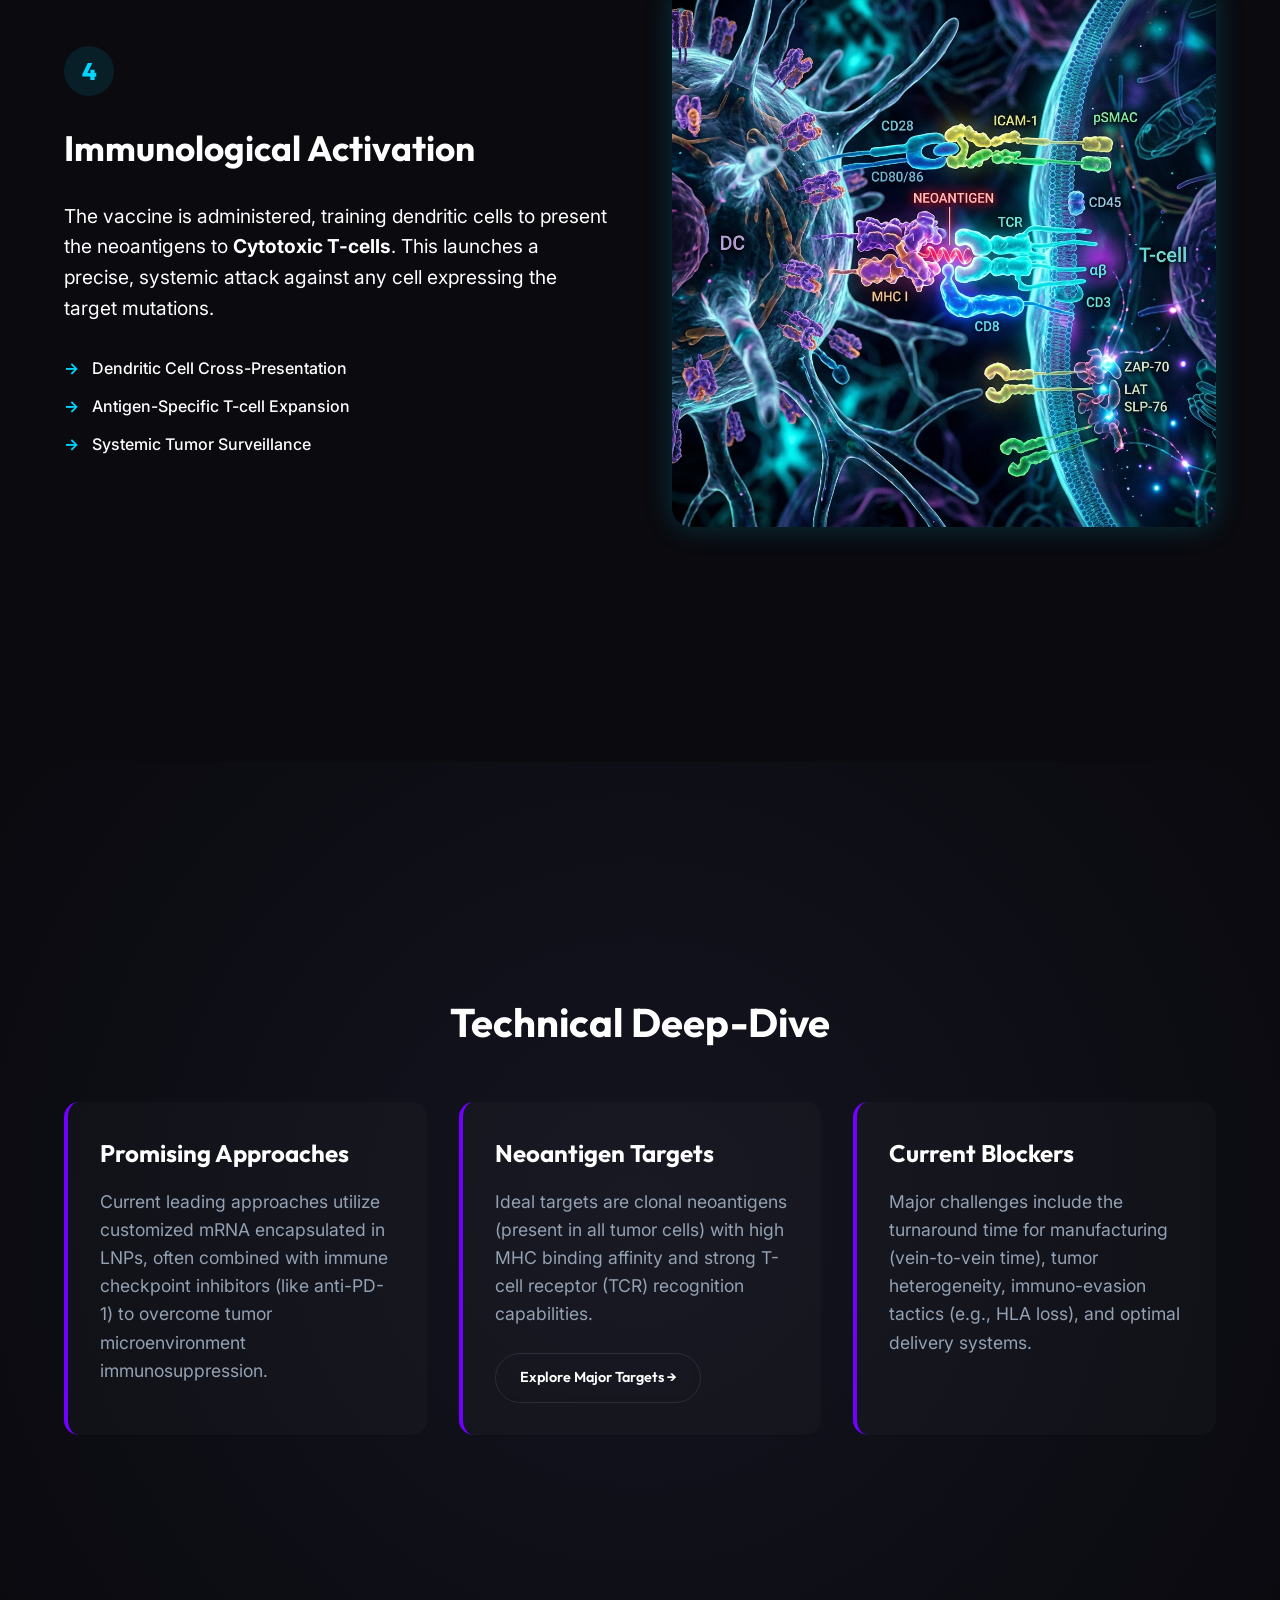
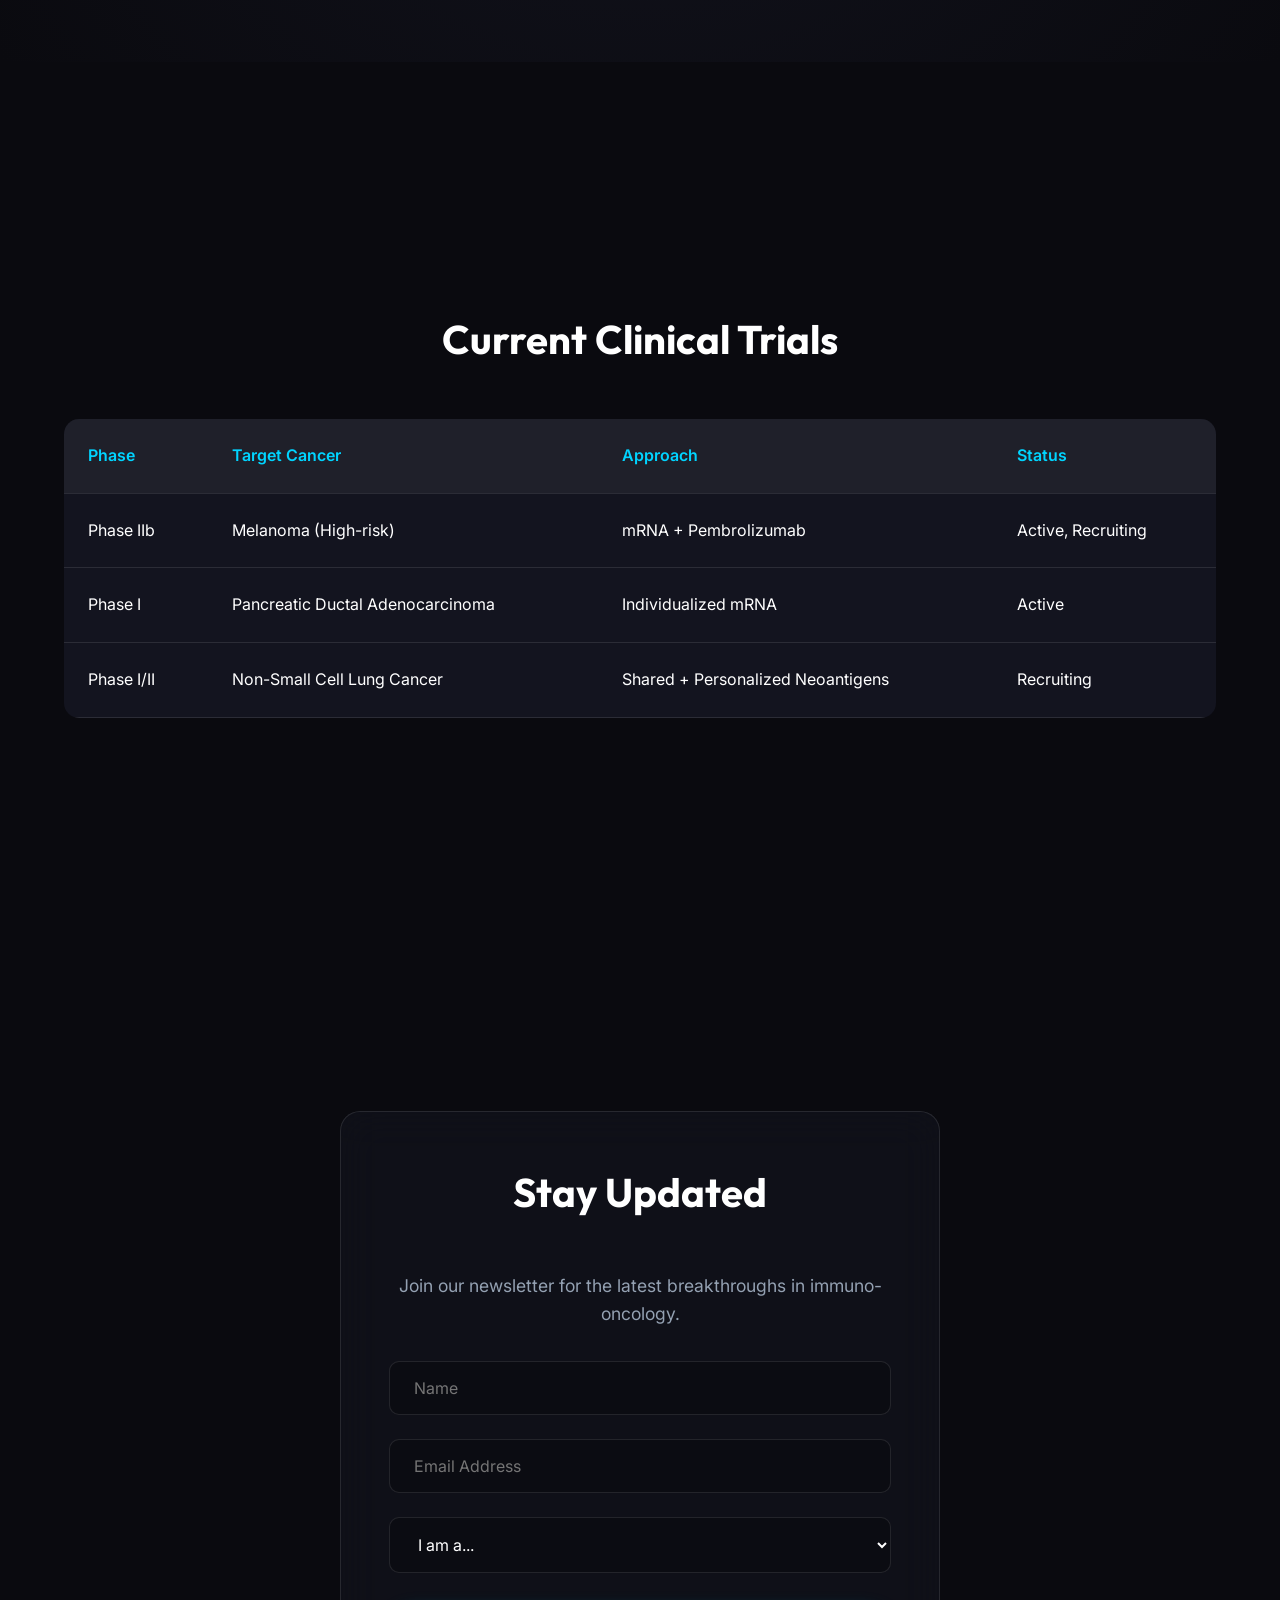
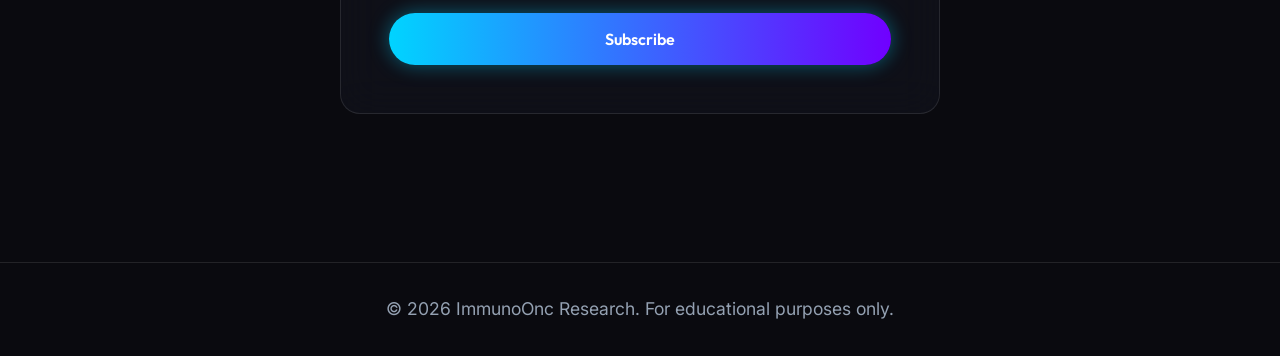
==== commit 1bca4085: "Fix duplicate Killing link and nav formatting" ====
--- a/index.html
+++ b/index.html
@@ -21,13 +21,11 @@
         <ul class="nav-links">
             <li><a href="index.html#hero">Overview</a></li>
             <li><a href="index.html#how-it-works">How It Works</a></li>
-            <li><a href="index.html#technical">Technical deep-dive</a></li>
             <li><a href="targets.html">Targets</a></li>
             <li><a href="research.html">Research</a></li>
             <li><a href="pipeline.html">Pipeline</a></li>
             <li><a href="visuals.html">Killing</a></li>
             <li><a href="timeline.html">Timeline</a></li>
-            <li><a href="index.html#trials">Clinical Trials</a></li>
             <li><a href="index.html#contact">Contact</a></li>
         </ul>
     </nav>
@@ -199,3 +197,5 @@
     <script src="main.js"></script>
 </body>
 </html>
+
+
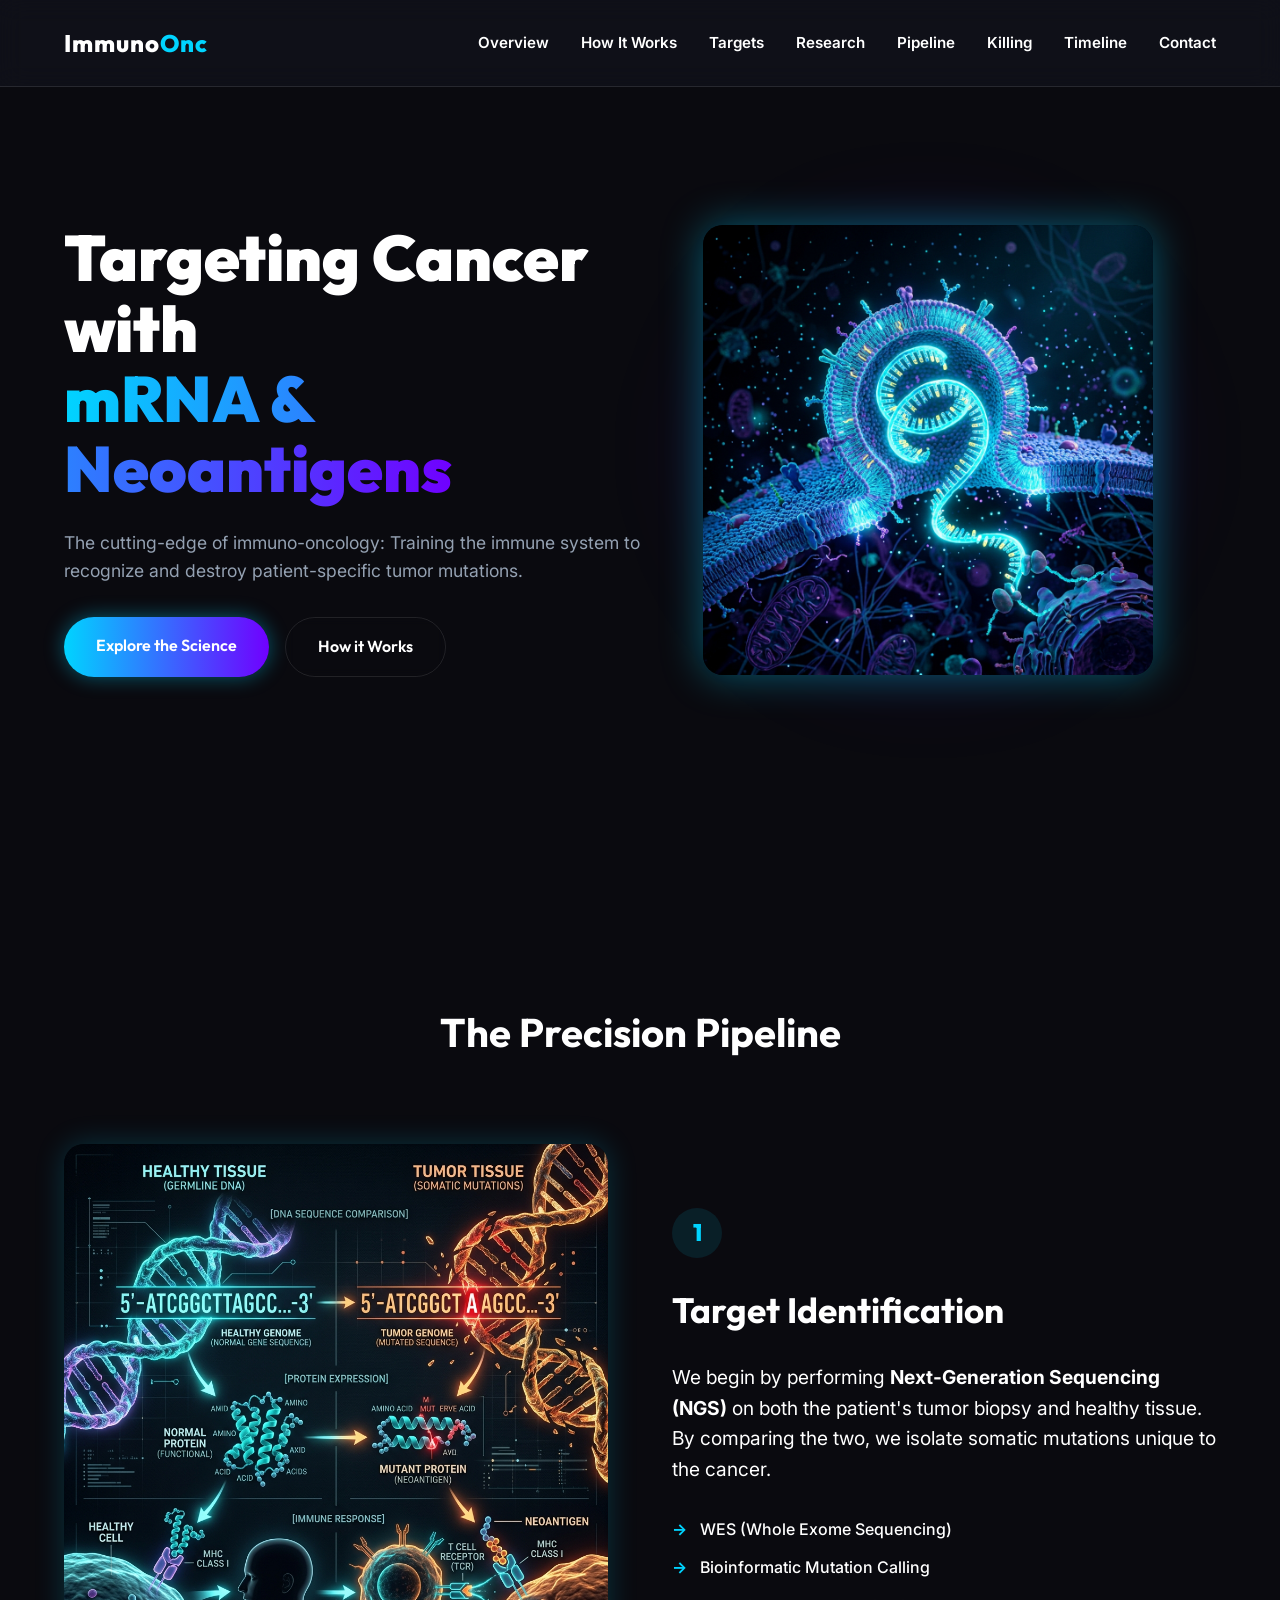
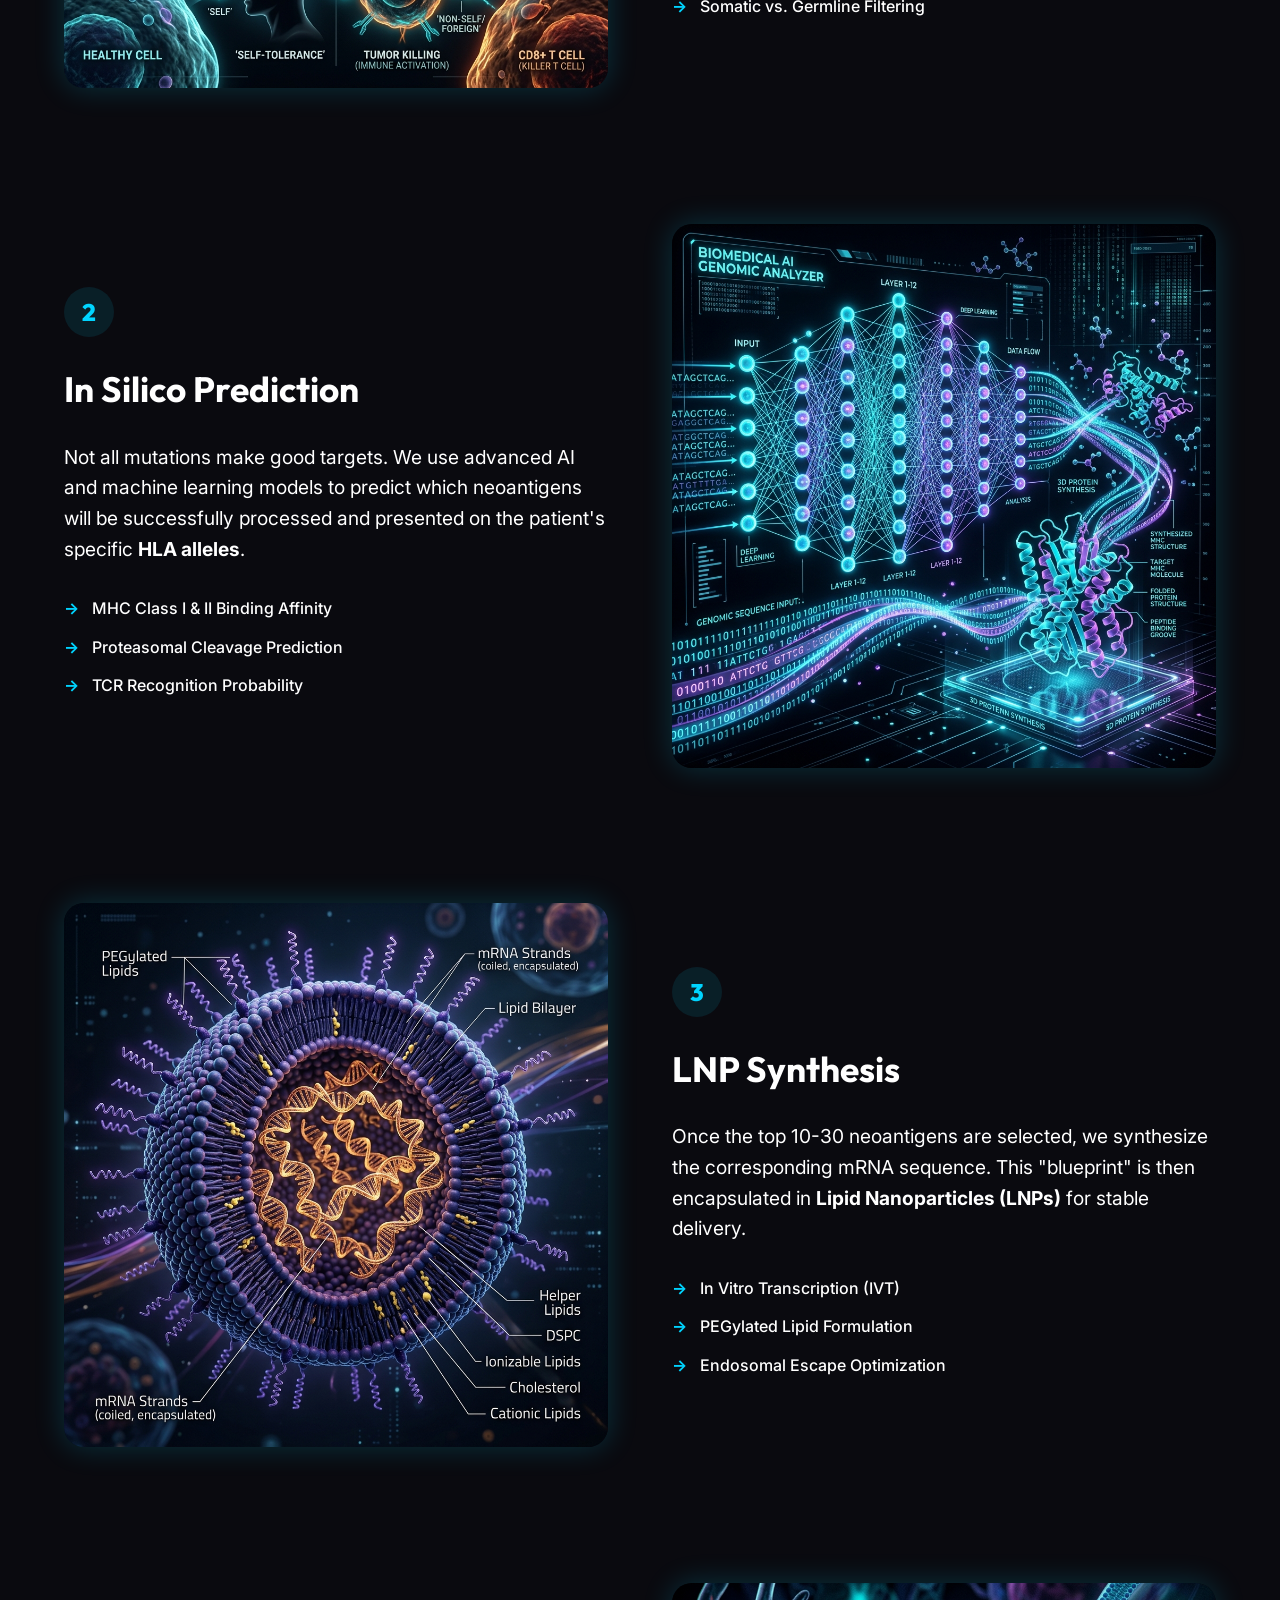
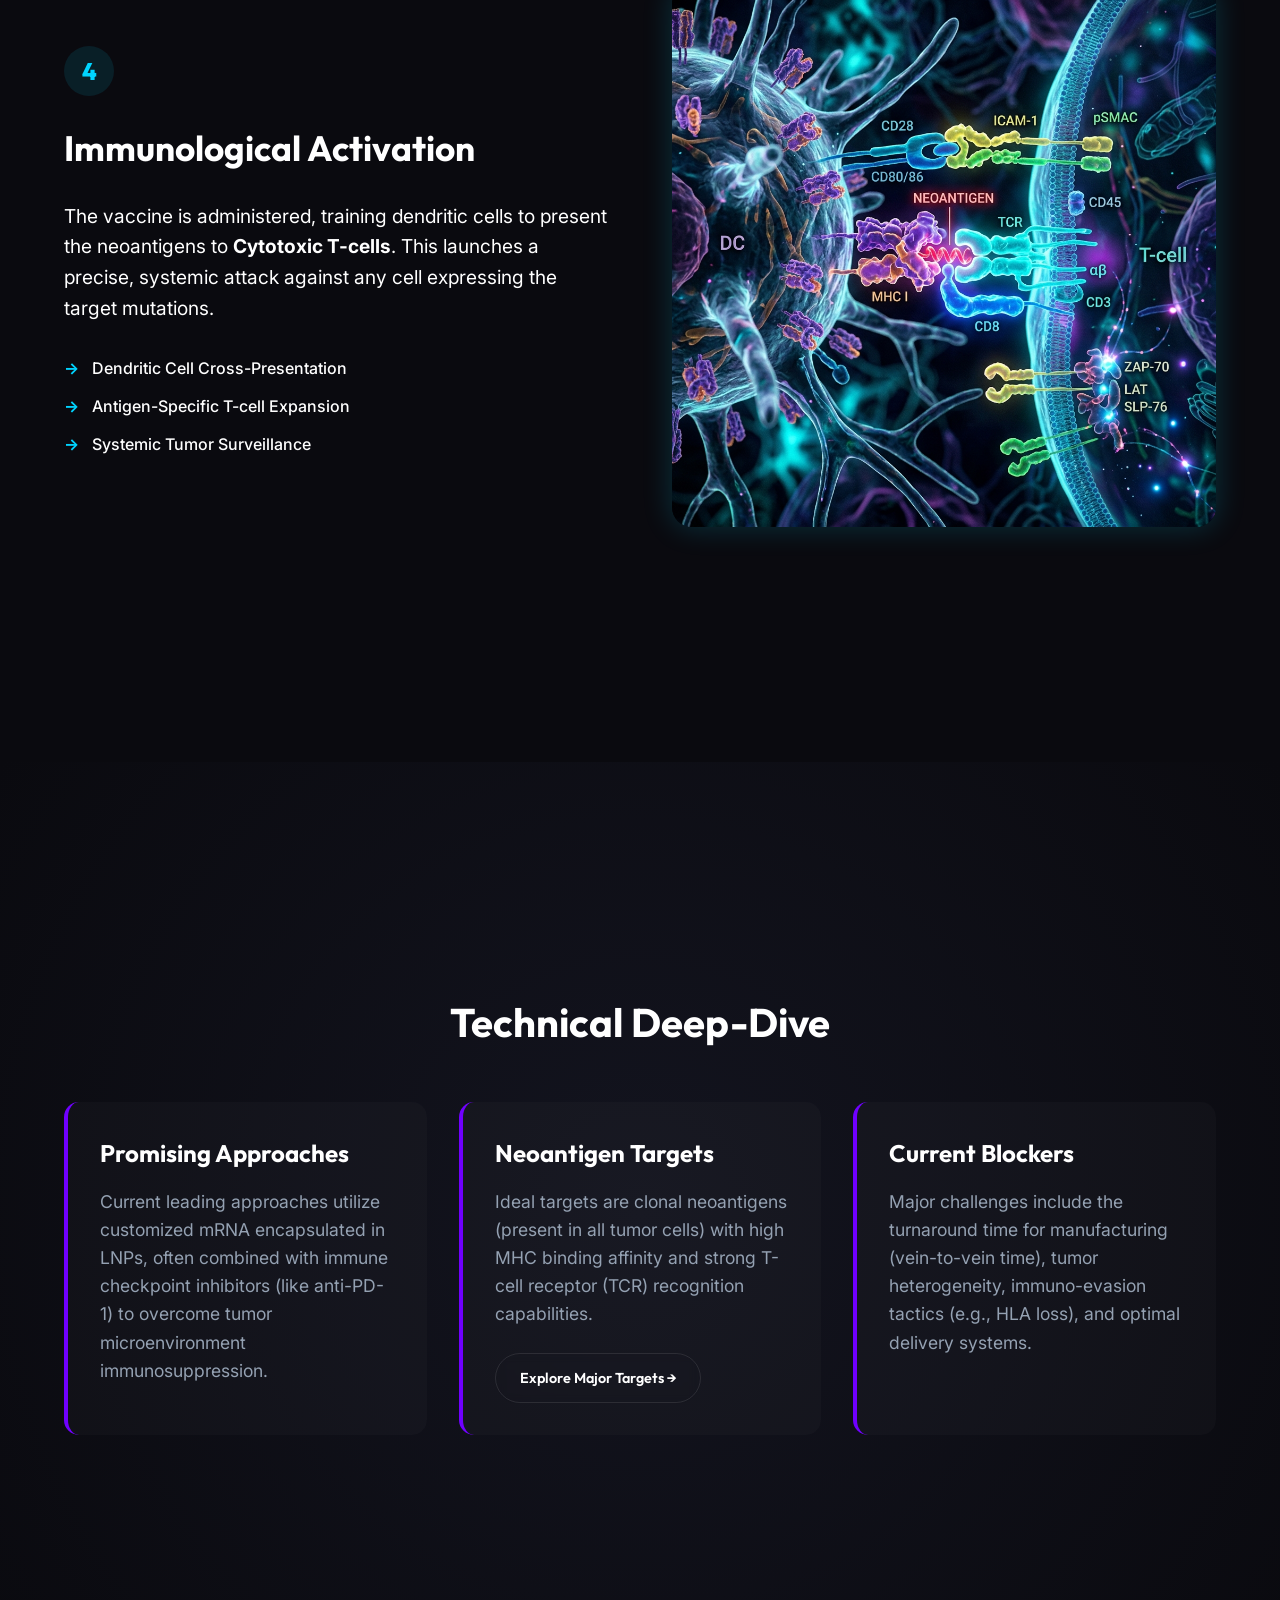
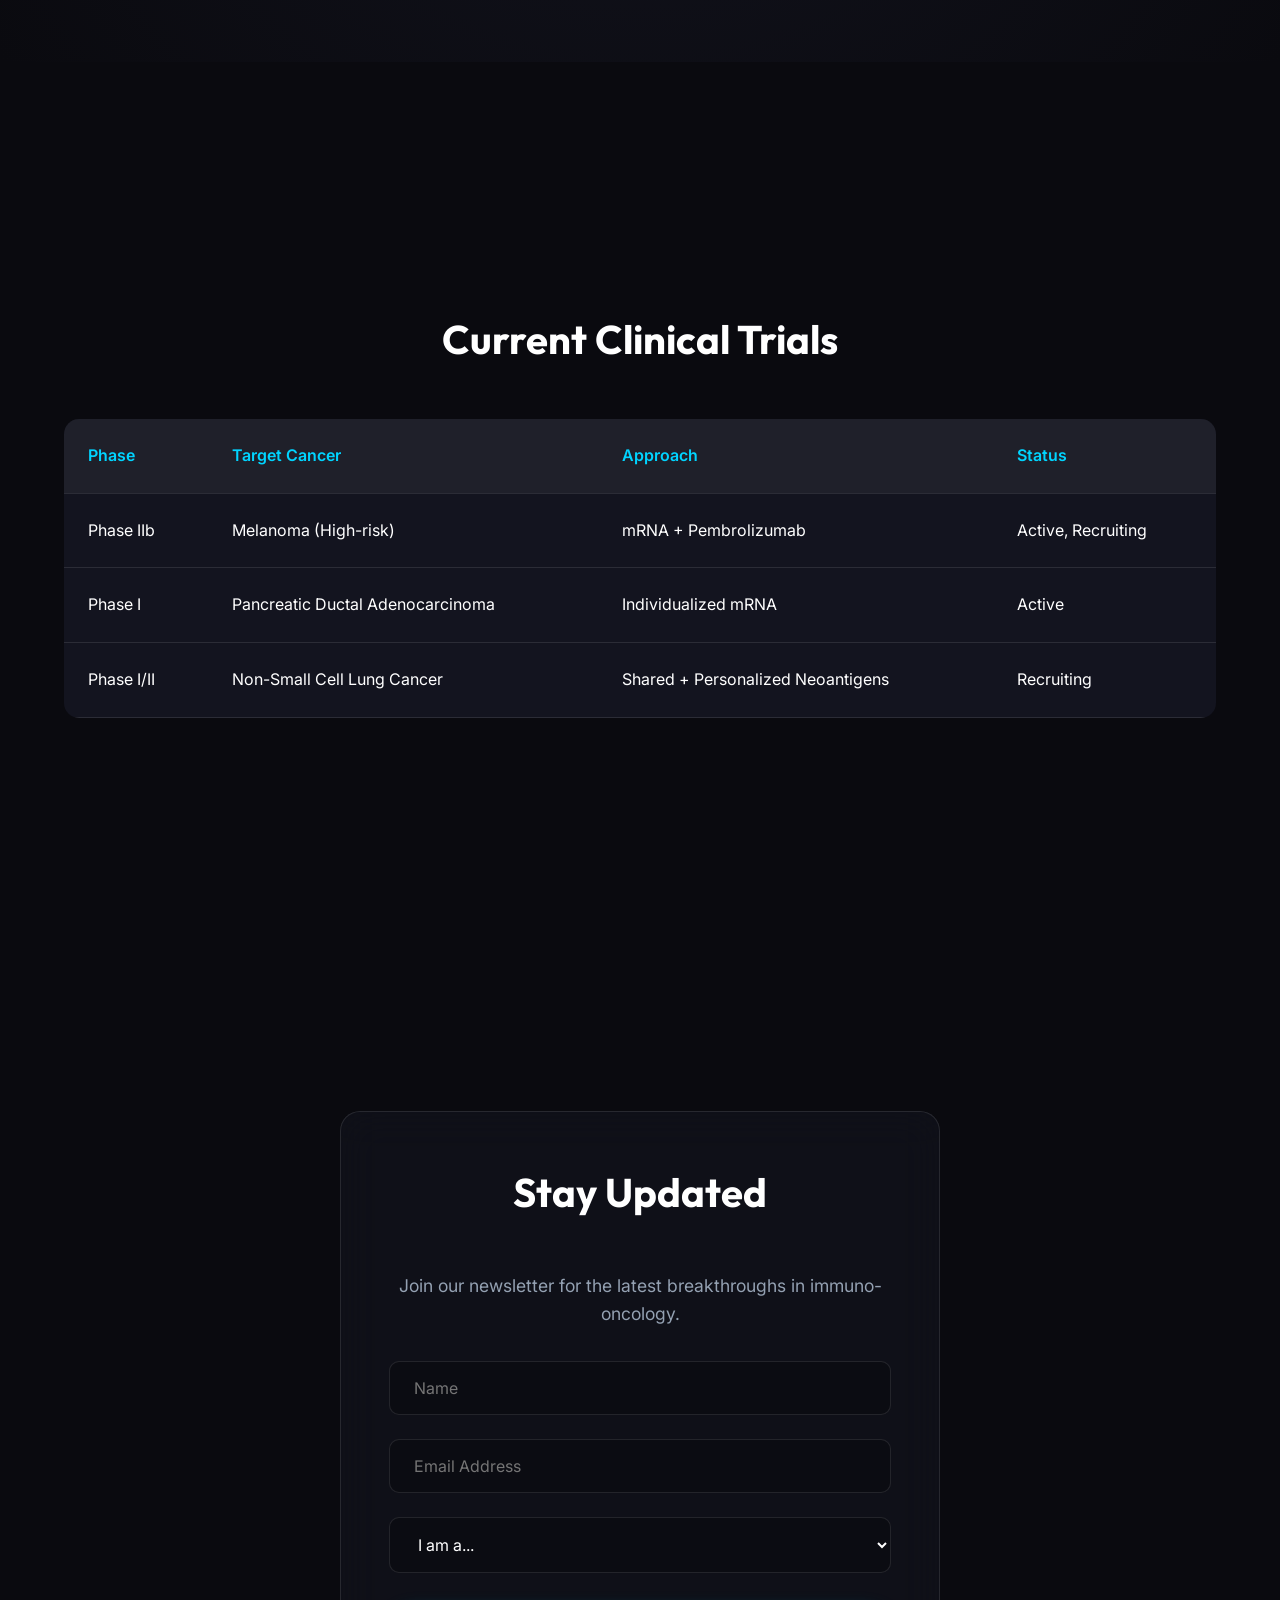
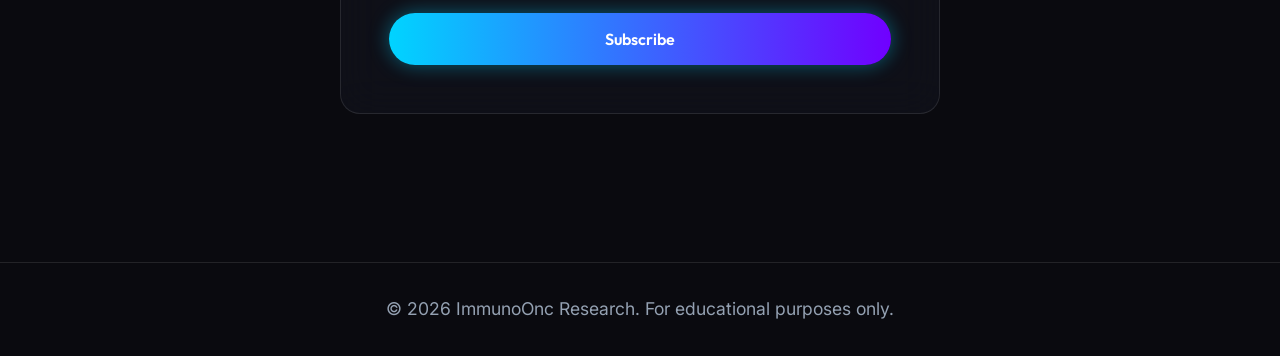
==== commit 8d6e1681: "Optimize for social sharing: Add OpenGraph tags and premium social preview image" ====
--- a/index.html
+++ b/index.html
@@ -9,6 +9,17 @@
     <link rel="preconnect" href="https://fonts.gstatic.com" crossorigin>
     <link href="https://fonts.googleapis.com/css2?family=Inter:wght@300;400;600;800&family=Outfit:wght@400;700;900&display=swap" rel="stylesheet">
     <link rel="stylesheet" href="style.css?v=1.3">
+    <!-- Open Graph / Facebook -->
+    <meta property="og:type" content="website">
+    <meta property="og:url" content="https://jostradamus.github.io/immuno-oncology/">
+    <meta property="og:image" content="https://jostradamus.github.io/immuno-oncology/og-preview.png">
+
+    <!-- Twitter -->
+    <meta property="twitter:card" content="summary_large_image">
+    <meta property="twitter:url" content="https://jostradamus.github.io/immuno-oncology/">
+    <meta property="twitter:image" content="https://jostradamus.github.io/immuno-oncology/og-preview.png">
+    <meta property="og:title" content="ImmunoOnc - Training the Immune System to Destroy Cancer">
+    <meta property="og:description" content="Exploring the cutting-edge of mRNA neoantigen cancer vaccines and the future of personalized immunotherapy.">
 </head>
 <body>
     <nav class="glass-nav">
@@ -199,3 +210,4 @@
 </html>
 
 
+
